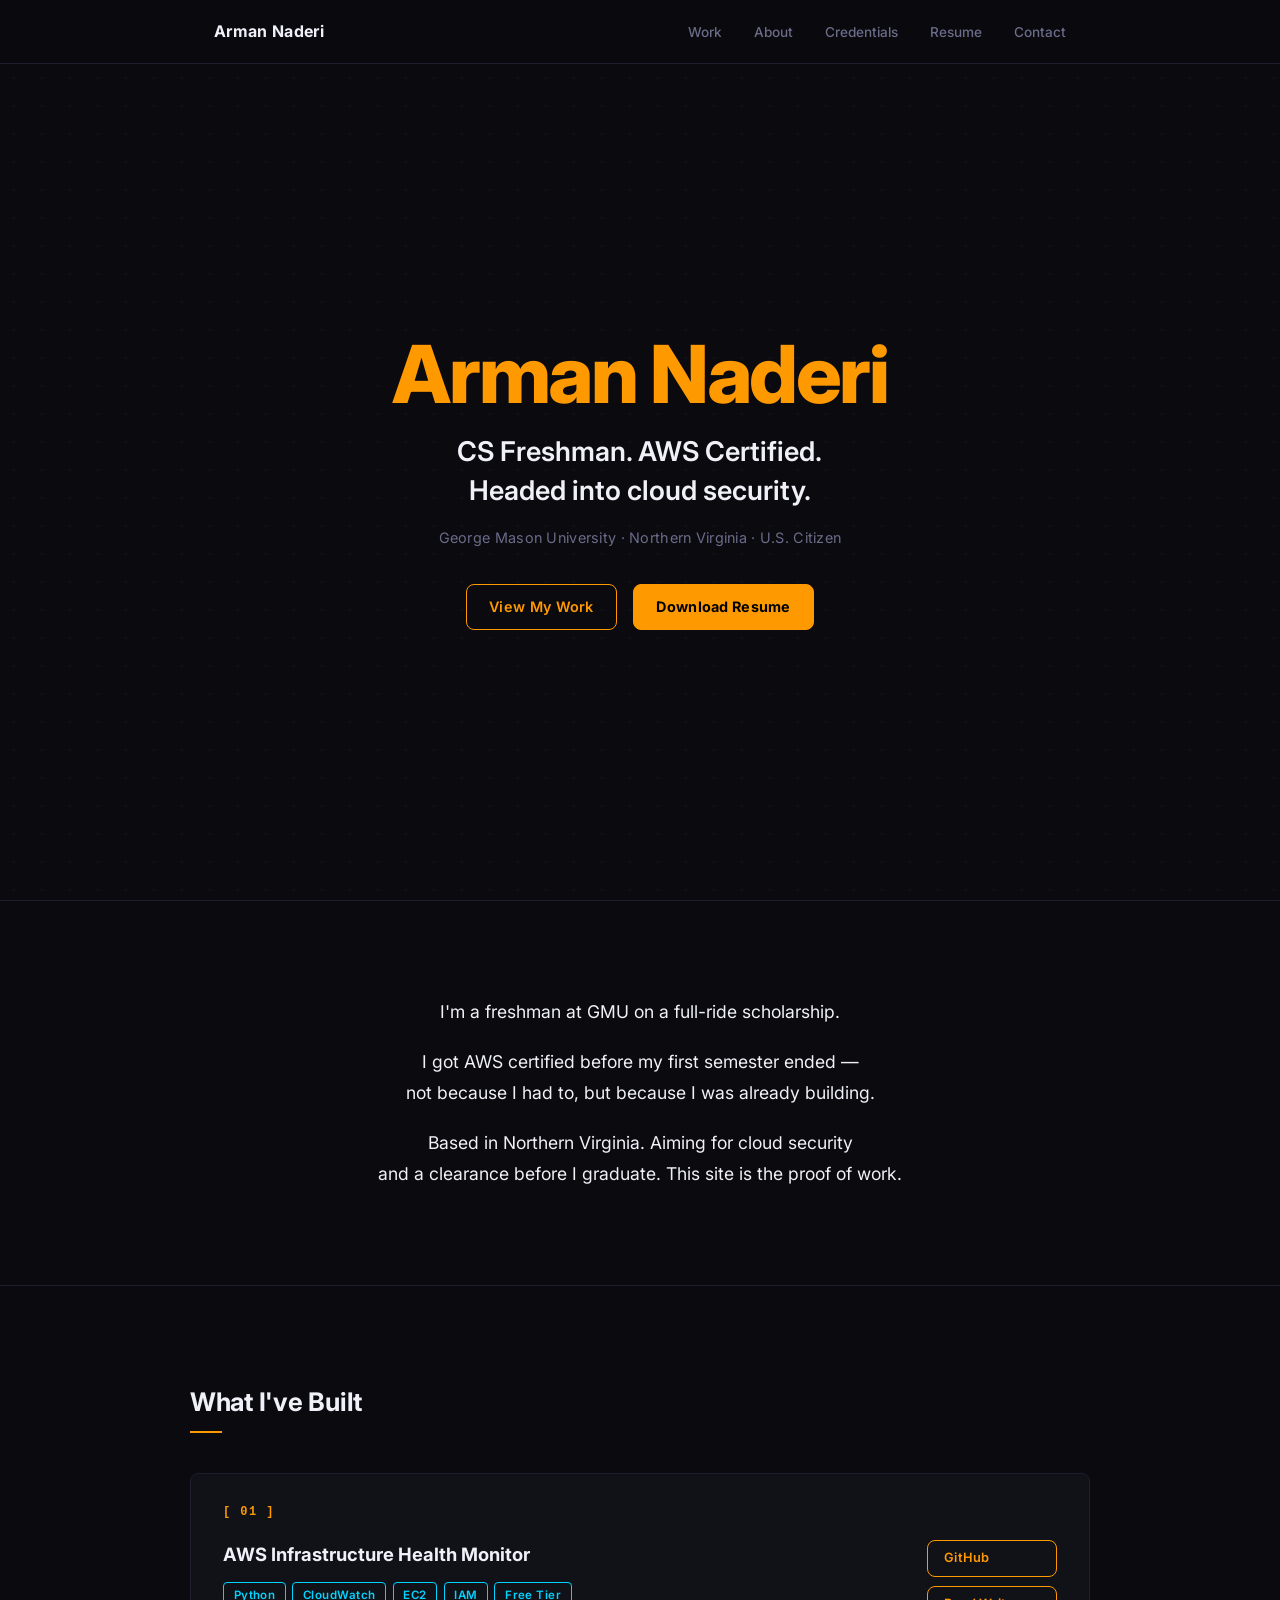
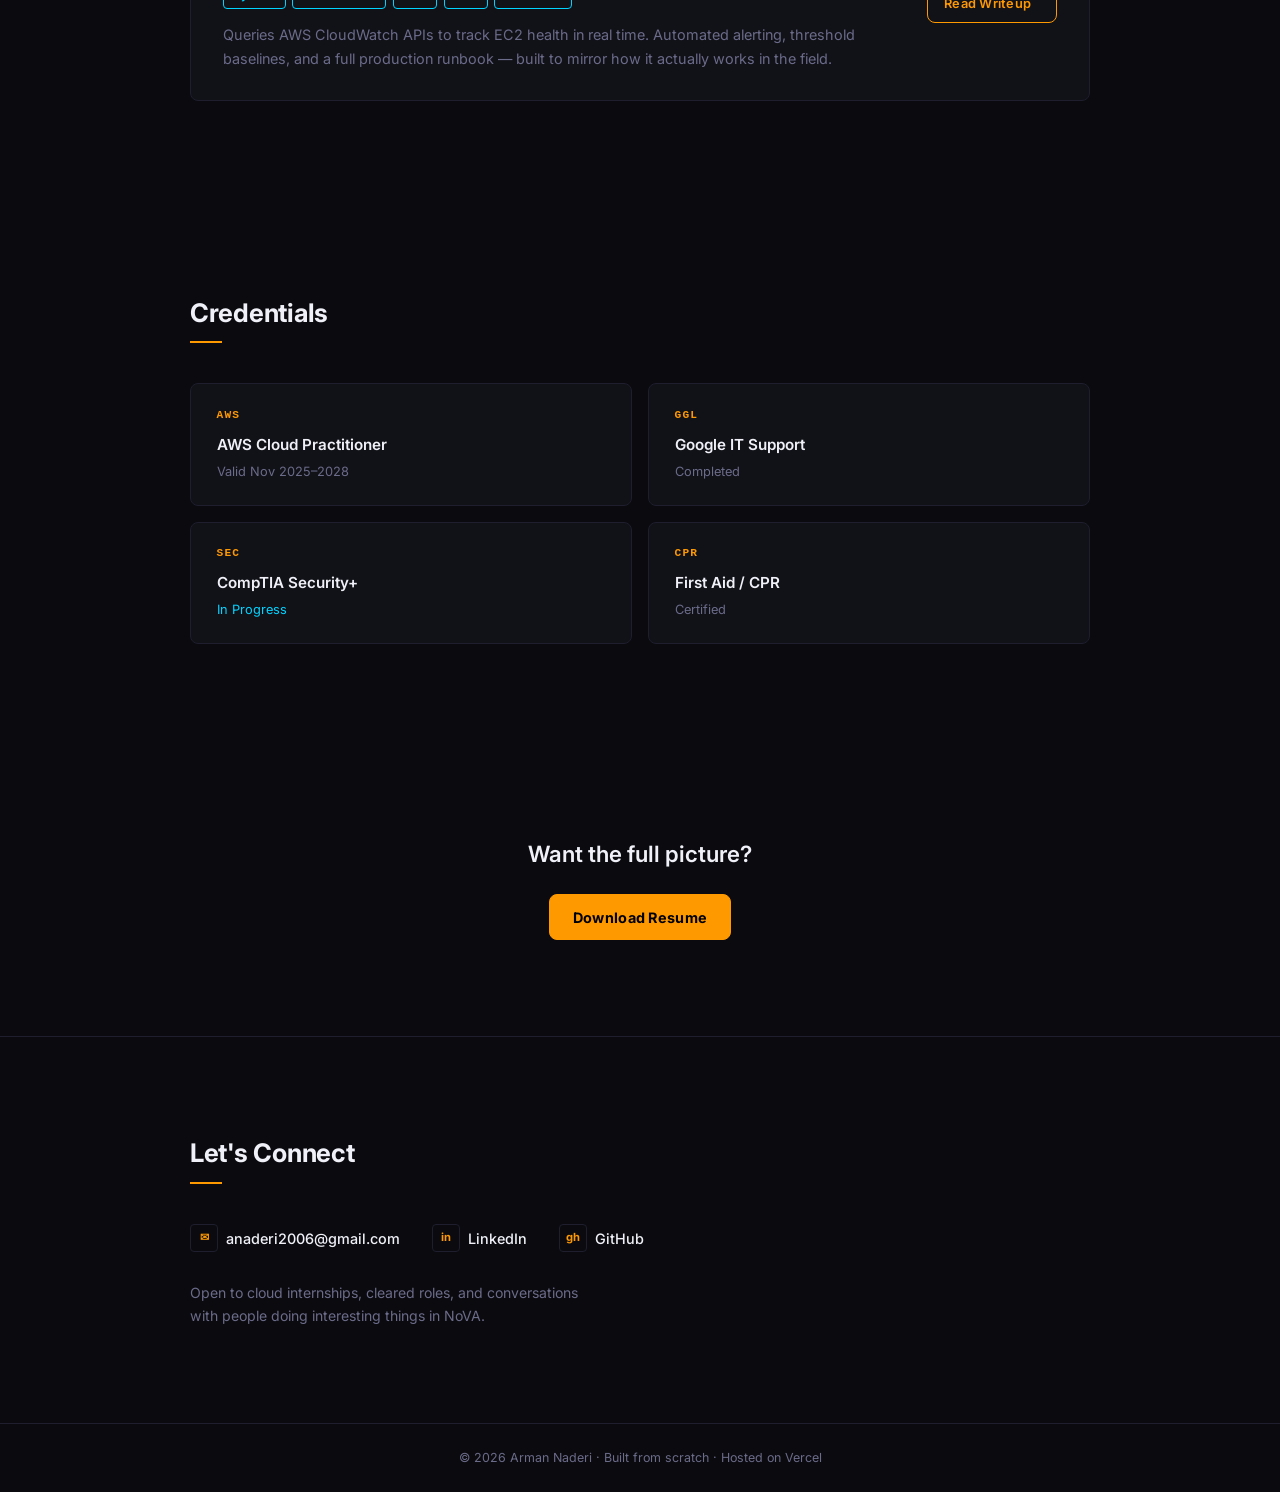
==== index.html @ 84cc22de "initial commit" ====
<!DOCTYPE html>
<html lang="en">
<head>
  <meta charset="UTF-8" />
  <meta name="viewport" content="width=device-width, initial-scale=1.0" />
  <title>Arman Naderi — Cloud Security</title>
  <meta name="description" content="CS Freshman. AWS Certified. Headed into cloud security." />
  <link rel="preconnect" href="https://fonts.googleapis.com" />
  <link rel="preconnect" href="https://fonts.gstatic.com" crossorigin />
  <link href="https://fonts.googleapis.com/css2?family=Inter:wght@400;500;600;700;800&display=swap" rel="stylesheet" />
  <link rel="stylesheet" href="style.css" />
</head>
<body>

  <!-- ==================== NAV ==================== -->
  <nav id="navbar">
    <div class="nav-inner">
      <a href="#" class="nav-logo">Arman Naderi</a>
      <ul class="nav-links">
        <li><a href="#work">Work</a></li>
        <li><a href="#about">About</a></li>
        <li><a href="#credentials">Credentials</a></li>
        <li><a href="#resume">Resume</a></li>
        <li><a href="#contact">Contact</a></li>
      </ul>
      <!-- Hamburger for mobile -->
      <button class="nav-hamburger" aria-label="Toggle menu" aria-expanded="false">
        <span></span><span></span><span></span>
      </button>
    </div>
    <!-- Mobile drawer -->
    <ul class="nav-mobile">
      <li><a href="#work">Work</a></li>
      <li><a href="#about">About</a></li>
      <li><a href="#credentials">Credentials</a></li>
      <li><a href="#resume">Resume</a></li>
      <li><a href="#contact">Contact</a></li>
    </ul>
  </nav>

  <!-- ==================== HERO ==================== -->
  <section id="hero">
    <div class="bg-grid" aria-hidden="true"></div>
    <div class="hero-content fade-in">
      <h1 class="hero-name">Arman Naderi</h1>
      <p class="hero-tagline">
        CS Freshman. AWS Certified.<br />
        Headed into cloud security.
      </p>
      <p class="hero-meta">George Mason University · Northern Virginia · U.S. Citizen</p>
      <div class="hero-buttons">
        <a href="#work" class="btn btn-outline">View My Work</a>
        <a href="./resume.pdf" class="btn btn-filled" target="_blank" rel="noopener">Download Resume</a>
      </div>
    </div>
  </section>

  <!-- ==================== ABOUT ==================== -->
  <section id="about">
    <div class="section-inner">
      <div class="about-text reveal">
        <p>I'm a freshman at GMU on a full-ride scholarship.</p>
        <p>
          I got AWS certified before my first semester ended —<br />
          not because I had to, but because I was already building.
        </p>
        <p>
          Based in Northern Virginia. Aiming for cloud security<br />
          and a clearance before I graduate. This site is the proof of work.
        </p>
      </div>
    </div>
  </section>

  <!-- ==================== PROJECTS ==================== -->
  <section id="work">
    <div class="section-inner">
      <h2 class="section-heading reveal">What I've Built</h2>

      <!-- ==================== PROJECT CARD ==================== -->
      <!-- ADD NEW PROJECT CARD HERE — copy the block below -->
      <div class="project-card reveal">
        <div class="card-number">[ 01 ]</div>
        <div class="card-body">
          <div class="card-left">
            <h3 class="card-title">AWS Infrastructure Health Monitor</h3>
            <div class="badge-row">
              <span class="badge">Python</span>
              <span class="badge">CloudWatch</span>
              <span class="badge">EC2</span>
              <span class="badge">IAM</span>
              <span class="badge">Free Tier</span>
            </div>
            <p class="card-desc">
              Queries AWS CloudWatch APIs to track EC2 health in real time.
              Automated alerting, threshold baselines, and a full production
              runbook — built to mirror how it actually works in the field.
            </p>
          </div>
          <div class="card-right">
            <a href="#" class="btn btn-outline btn-sm" target="_blank" rel="noopener">GitHub</a>
            <a href="#" class="btn btn-outline btn-sm" target="_blank" rel="noopener">Read Writeup</a>
          </div>
        </div>
      </div>
      <!-- END PROJECT CARD -->

    </div>
  </section>

  <!-- ==================== CREDENTIALS ==================== -->
  <section id="credentials">
    <div class="section-inner">
      <h2 class="section-heading reveal">Credentials</h2>
      <div class="creds-grid">

        <!-- Credential card — reusable -->
        <div class="cred-card reveal">
          <div class="cred-icon">AWS</div>
          <div class="cred-name">AWS Cloud Practitioner</div>
          <div class="cred-status">Valid Nov 2025–2028</div>
        </div>

        <div class="cred-card reveal">
          <div class="cred-icon">GGL</div>
          <div class="cred-name">Google IT Support</div>
          <div class="cred-status">Completed</div>
        </div>

        <div class="cred-card reveal">
          <div class="cred-icon">SEC</div>
          <div class="cred-name">CompTIA Security+</div>
          <div class="cred-status cred-inprogress">In Progress</div>
        </div>

        <div class="cred-card reveal">
          <div class="cred-icon">CPR</div>
          <div class="cred-name">First Aid / CPR</div>
          <div class="cred-status">Certified</div>
        </div>

      </div>
    </div>
  </section>

  <!-- ==================== RESUME ==================== -->
  <section id="resume">
    <div class="section-inner resume-section reveal">
      <p class="resume-prompt">Want the full picture?</p>
      <a href="./resume.pdf" class="btn btn-filled" target="_blank" rel="noopener">Download Resume</a>
    </div>
  </section>

  <!-- ==================== CONTACT ==================== -->
  <section id="contact">
    <div class="section-inner">
      <h2 class="section-heading reveal">Let's Connect</h2>
      <div class="contact-links reveal">
        <a href="mailto:anaderi2006@gmail.com" class="contact-item">
          <span class="contact-icon">✉</span>
          anaderi2006@gmail.com
        </a>
        <a href="#" class="contact-item" target="_blank" rel="noopener">
          <span class="contact-icon">in</span>
          LinkedIn
        </a>
        <a href="#" class="contact-item" target="_blank" rel="noopener">
          <span class="contact-icon">gh</span>
          GitHub
        </a>
      </div>
      <p class="contact-note reveal">
        Open to cloud internships, cleared roles, and conversations<br />
        with people doing interesting things in NoVA.
      </p>
    </div>
  </section>

  <!-- ==================== FOOTER ==================== -->
  <footer>
    <p>© 2026 Arman Naderi · Built from scratch · Hosted on Vercel</p>
  </footer>

  <script src="script.js"></script>
</body>
</html>
---- style.css ----
/* ============================================================
   TOKENS
   ============================================================ */
:root {
  --bg:         #0a0a0f;
  --bg-card:    #111118;
  --border:     #1e1e2e;
  --orange:     #FF9900;
  --blue:       #00d4ff;
  --white:      #f0f0f8;
  --muted:      #6b6b8a;
  --font:       'Inter', sans-serif;
  --nav-h:      64px;
  --section-w:  900px;
  --radius:     8px;
  --trans:      200ms ease;
}

/* ============================================================
   RESET / BASE
   ============================================================ */
*, *::before, *::after { box-sizing: border-box; margin: 0; padding: 0; }

html { scroll-behavior: smooth; }

body {
  background: var(--bg);
  color: var(--white);
  font-family: var(--font);
  font-size: 16px;
  line-height: 1.6;
  -webkit-font-smoothing: antialiased;
}

a { color: inherit; text-decoration: none; }
ul { list-style: none; }

/* ============================================================
   SCROLL REVEAL — elements start invisible, JS adds .visible
   ============================================================ */
.fade-in {
  opacity: 0;
  transform: translateY(12px);
  transition: opacity 300ms ease, transform 300ms ease;
}
.fade-in.visible {
  opacity: 1;
  transform: translateY(0);
}

.reveal {
  opacity: 0;
  transform: translateY(18px);
  transition: opacity 300ms ease, transform 300ms ease;
}
.reveal.visible {
  opacity: 1;
  transform: translateY(0);
}

/* ============================================================
   BUTTONS
   ============================================================ */
.btn {
  display: inline-block;
  padding: 0.65rem 1.4rem;
  border-radius: var(--radius);
  font-size: 0.9rem;
  font-weight: 600;
  letter-spacing: 0.02em;
  cursor: pointer;
  transition: background var(--trans), color var(--trans), border-color var(--trans), box-shadow var(--trans);
}

.btn-outline {
  border: 1px solid var(--orange);
  color: var(--orange);
  background: transparent;
}
.btn-outline:hover {
  background: var(--orange);
  color: #000;
}

.btn-filled {
  background: var(--orange);
  color: #000;
  border: 1px solid var(--orange);
  font-weight: 700;
}
.btn-filled:hover {
  background: #e08800;
  border-color: #e08800;
}

.btn-sm {
  padding: 0.45rem 1rem;
  font-size: 0.8rem;
}

/* ============================================================
   NAV
   ============================================================ */
#navbar {
  position: sticky;
  top: 0;
  z-index: 100;
  background: rgba(10, 10, 15, 0.9);
  backdrop-filter: blur(12px);
  -webkit-backdrop-filter: blur(12px);
  border-bottom: 1px solid var(--border);
  height: var(--nav-h);
}

.nav-inner {
  max-width: var(--section-w);
  margin: 0 auto;
  padding: 0 1.5rem;
  height: 100%;
  display: flex;
  align-items: center;
  justify-content: space-between;
}

.nav-logo {
  font-size: 1rem;
  font-weight: 700;
  color: var(--white);
  letter-spacing: 0.02em;
}
.nav-logo:hover { color: var(--orange); transition: color var(--trans); }

.nav-links {
  display: flex;
  gap: 2rem;
}
.nav-links a {
  font-size: 0.85rem;
  font-weight: 500;
  color: var(--muted);
  transition: color var(--trans);
}
.nav-links a:hover,
.nav-links a.active { color: var(--white); }

/* Hamburger — hidden on desktop */
.nav-hamburger {
  display: none;
  flex-direction: column;
  gap: 5px;
  background: none;
  border: none;
  cursor: pointer;
  padding: 4px;
}
.nav-hamburger span {
  display: block;
  width: 22px;
  height: 2px;
  background: var(--white);
  border-radius: 2px;
  transition: transform var(--trans), opacity var(--trans);
}

/* Mobile drawer */
.nav-mobile {
  display: none;
  flex-direction: column;
  background: var(--bg-card);
  border-top: 1px solid var(--border);
  padding: 1rem 1.5rem;
  gap: 0.25rem;
}
.nav-mobile a {
  display: block;
  padding: 0.6rem 0;
  font-size: 0.95rem;
  color: var(--muted);
  border-bottom: 1px solid var(--border);
  transition: color var(--trans);
}
.nav-mobile a:hover { color: var(--white); }
.nav-mobile.open { display: flex; }

/* Hamburger open state */
.nav-hamburger.open span:nth-child(1) { transform: translateY(7px) rotate(45deg); }
.nav-hamburger.open span:nth-child(2) { opacity: 0; }
.nav-hamburger.open span:nth-child(3) { transform: translateY(-7px) rotate(-45deg); }

/* ============================================================
   SECTION SHARED
   ============================================================ */
section {
  padding: 6rem 1.5rem;
}

.section-inner {
  max-width: var(--section-w);
  margin: 0 auto;
}

.section-heading {
  font-size: 1.6rem;
  font-weight: 700;
  color: var(--white);
  margin-bottom: 2.5rem;
  letter-spacing: -0.01em;
}
.section-heading::after {
  content: '';
  display: block;
  width: 32px;
  height: 2px;
  background: var(--orange);
  margin-top: 0.5rem;
}

/* ============================================================
   HERO
   ============================================================ */
#hero {
  position: relative;
  min-height: calc(100vh - var(--nav-h));
  display: flex;
  align-items: center;
  justify-content: center;
  text-align: center;
  padding: 4rem 1.5rem;
  overflow: hidden;
}

/* Dot-grid background texture */
.bg-grid {
  position: absolute;
  inset: 0;
  background-image: radial-gradient(circle, #1a1a2e 1px, transparent 1px);
  background-size: 28px 28px;
  opacity: 0.45;
  pointer-events: none;
}

.hero-content {
  position: relative;
  z-index: 1;
  max-width: 680px;
}

.hero-name {
  font-size: clamp(2.8rem, 8vw, 5rem);
  font-weight: 800;
  color: var(--orange);
  letter-spacing: -0.03em;
  line-height: 1;
  margin-bottom: 1.2rem;
}

.hero-tagline {
  font-size: clamp(1.2rem, 3.5vw, 1.7rem);
  font-weight: 600;
  color: var(--white);
  line-height: 1.4;
  margin-bottom: 1rem;
}

.hero-meta {
  font-size: 0.9rem;
  color: var(--muted);
  margin-bottom: 2.2rem;
  letter-spacing: 0.02em;
}

.hero-buttons {
  display: flex;
  gap: 1rem;
  justify-content: center;
  flex-wrap: wrap;
}

/* ============================================================
   ABOUT
   ============================================================ */
#about {
  border-top: 1px solid var(--border);
  border-bottom: 1px solid var(--border);
}

.about-text {
  max-width: 580px;
  margin: 0 auto;
  text-align: center;
}
.about-text p {
  font-size: 1.1rem;
  color: var(--white);
  margin-bottom: 1.2rem;
  line-height: 1.75;
}
.about-text p:last-child { margin-bottom: 0; }

/* ============================================================
   PROJECTS
   ============================================================ */
.project-card {
  background: var(--bg-card);
  border: 1px solid var(--border);
  border-radius: var(--radius);
  padding: 1.8rem 2rem;
  position: relative;
  transition: box-shadow var(--trans), border-color var(--trans);
}
.project-card:hover {
  border-color: var(--orange);
  box-shadow: 0 0 24px rgba(255, 153, 0, 0.1);
}

.card-number {
  font-size: 0.75rem;
  font-weight: 600;
  color: var(--orange);
  letter-spacing: 0.12em;
  margin-bottom: 1.1rem;
  font-family: 'Courier New', monospace;
}

.card-body {
  display: flex;
  gap: 2rem;
  align-items: flex-start;
}

.card-left { flex: 1; }

.card-title {
  font-size: 1.15rem;
  font-weight: 700;
  color: var(--white);
  margin-bottom: 0.8rem;
}

.badge-row {
  display: flex;
  flex-wrap: wrap;
  gap: 0.4rem;
  margin-bottom: 0.9rem;
}

.badge {
  font-size: 0.72rem;
  font-weight: 600;
  padding: 0.2rem 0.6rem;
  border-radius: 4px;
  border: 1px solid var(--blue);
  color: var(--blue);
  letter-spacing: 0.04em;
}

.card-desc {
  font-size: 0.9rem;
  color: var(--muted);
  line-height: 1.65;
}

.card-right {
  display: flex;
  flex-direction: column;
  gap: 0.6rem;
  flex-shrink: 0;
  min-width: 130px;
}

/* ============================================================
   CREDENTIALS
   ============================================================ */
.creds-grid {
  display: grid;
  grid-template-columns: 1fr 1fr;
  gap: 1rem;
}

.cred-card {
  background: var(--bg-card);
  border: 1px solid var(--border);
  border-radius: var(--radius);
  padding: 1.4rem 1.6rem;
  transition: border-color var(--trans), box-shadow var(--trans);
}
.cred-card:hover {
  border-color: var(--orange);
  box-shadow: 0 0 16px rgba(255, 153, 0, 0.08);
}

.cred-icon {
  font-size: 0.7rem;
  font-weight: 700;
  letter-spacing: 0.1em;
  color: var(--orange);
  font-family: 'Courier New', monospace;
  margin-bottom: 0.5rem;
}

.cred-name {
  font-size: 0.95rem;
  font-weight: 600;
  color: var(--white);
  margin-bottom: 0.3rem;
}

.cred-status {
  font-size: 0.8rem;
  color: var(--muted);
}
.cred-inprogress {
  color: var(--blue);
}

/* ============================================================
   RESUME
   ============================================================ */
.resume-section {
  text-align: center;
  display: flex;
  flex-direction: column;
  align-items: center;
  gap: 1.4rem;
}

.resume-prompt {
  font-size: 1.4rem;
  font-weight: 600;
  color: var(--white);
}

/* ============================================================
   CONTACT
   ============================================================ */
#contact { border-top: 1px solid var(--border); }

.contact-links {
  display: flex;
  gap: 2rem;
  flex-wrap: wrap;
  margin-bottom: 1.8rem;
}

.contact-item {
  display: flex;
  align-items: center;
  gap: 0.5rem;
  font-size: 0.9rem;
  font-weight: 500;
  color: var(--white);
  transition: color var(--trans);
}
.contact-item:hover { color: var(--orange); }

.contact-icon {
  display: inline-flex;
  align-items: center;
  justify-content: center;
  width: 28px;
  height: 28px;
  border: 1px solid var(--border);
  border-radius: 4px;
  font-size: 0.7rem;
  font-weight: 700;
  color: var(--orange);
  flex-shrink: 0;
}

.contact-note {
  font-size: 0.88rem;
  color: var(--muted);
  line-height: 1.65;
}

/* ============================================================
   FOOTER
   ============================================================ */
footer {
  border-top: 1px solid var(--border);
  padding: 1.5rem;
  text-align: center;
  font-size: 0.78rem;
  color: var(--muted);
}

/* ============================================================
   RESPONSIVE — TABLET
   ============================================================ */
@media (max-width: 700px) {
  .nav-links { display: none; }
  .nav-hamburger { display: flex; }

  #navbar { height: auto; min-height: var(--nav-h); }
  .nav-inner { height: var(--nav-h); }

  .card-body {
    flex-direction: column;
    gap: 1.2rem;
  }
  .card-right {
    flex-direction: row;
    min-width: unset;
  }

  .creds-grid { grid-template-columns: 1fr; }

  .contact-links {
    flex-direction: column;
    gap: 1rem;
  }

  section { padding: 4rem 1.25rem; }
}

/* ============================================================
   RESPONSIVE — MOBILE
   ============================================================ */
@media (max-width: 420px) {
  .hero-buttons { flex-direction: column; align-items: center; }
  .hero-buttons .btn { width: 100%; max-width: 240px; text-align: center; }
}
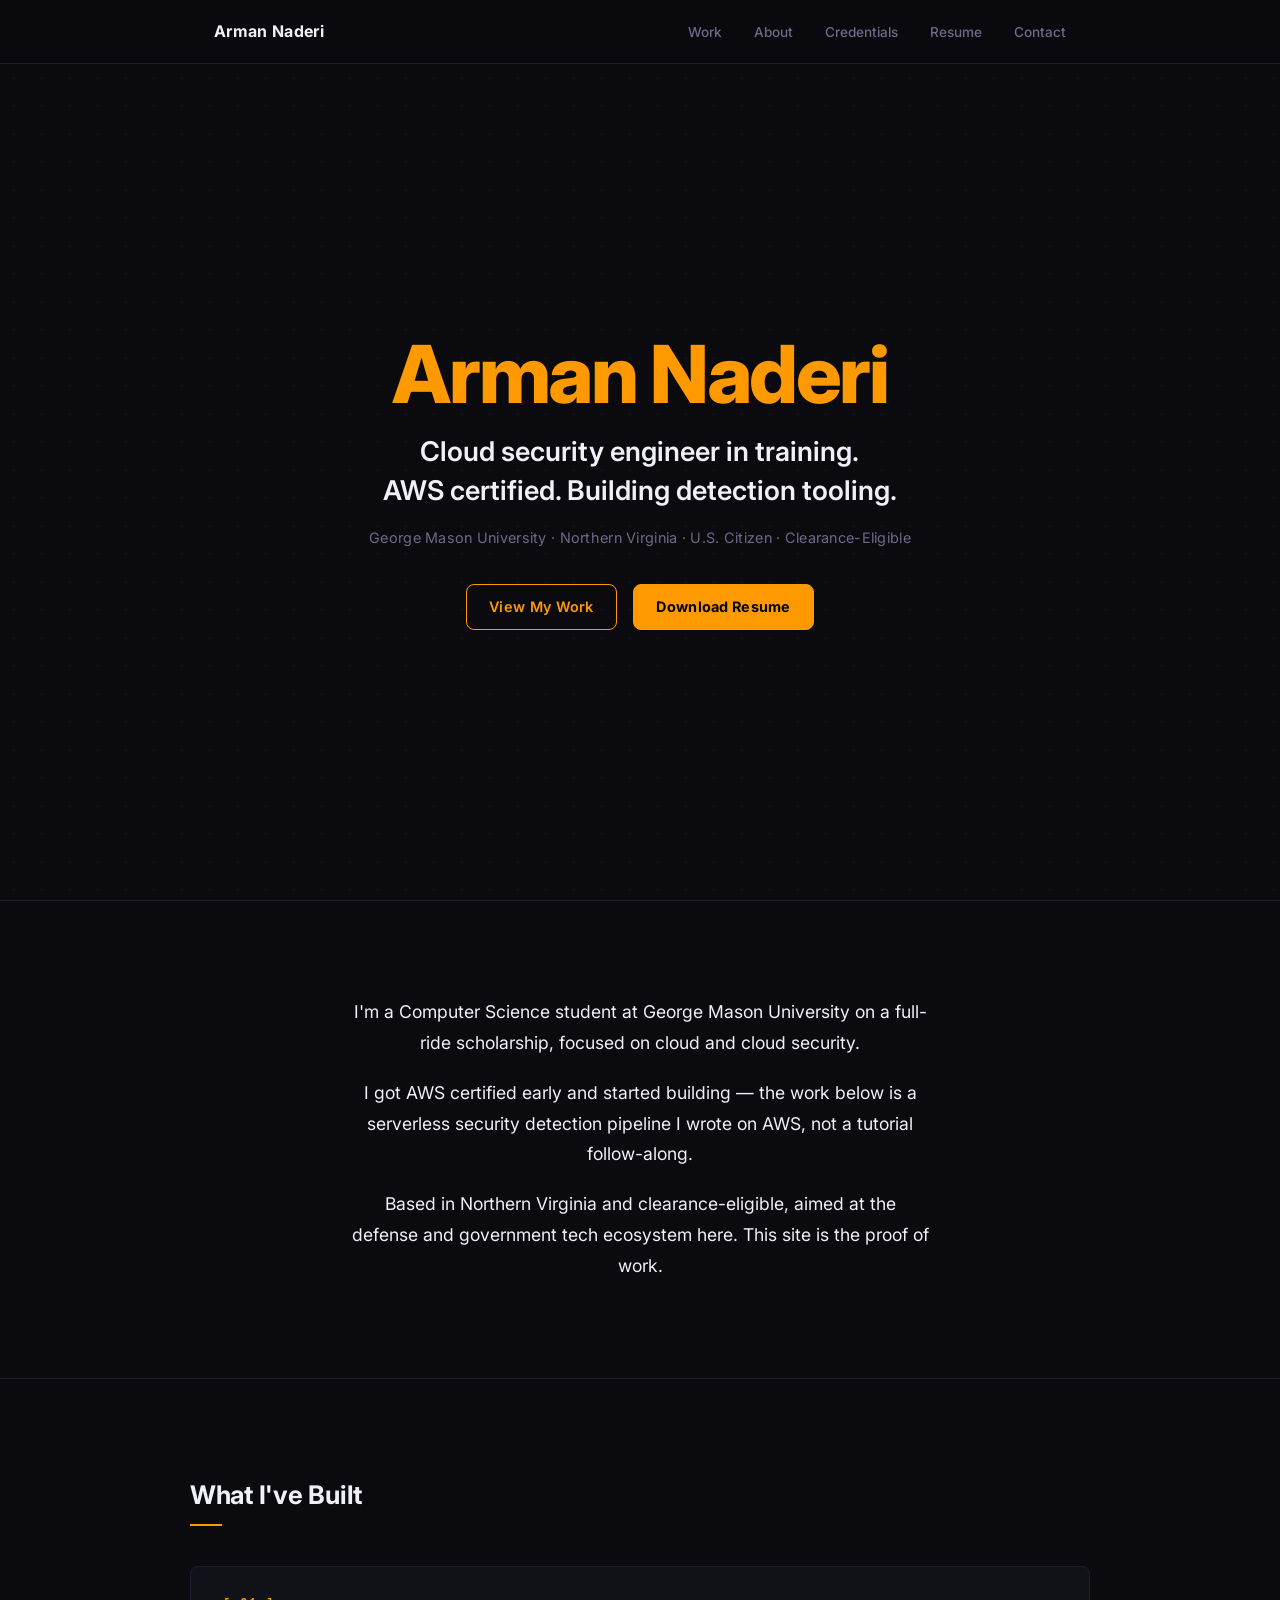
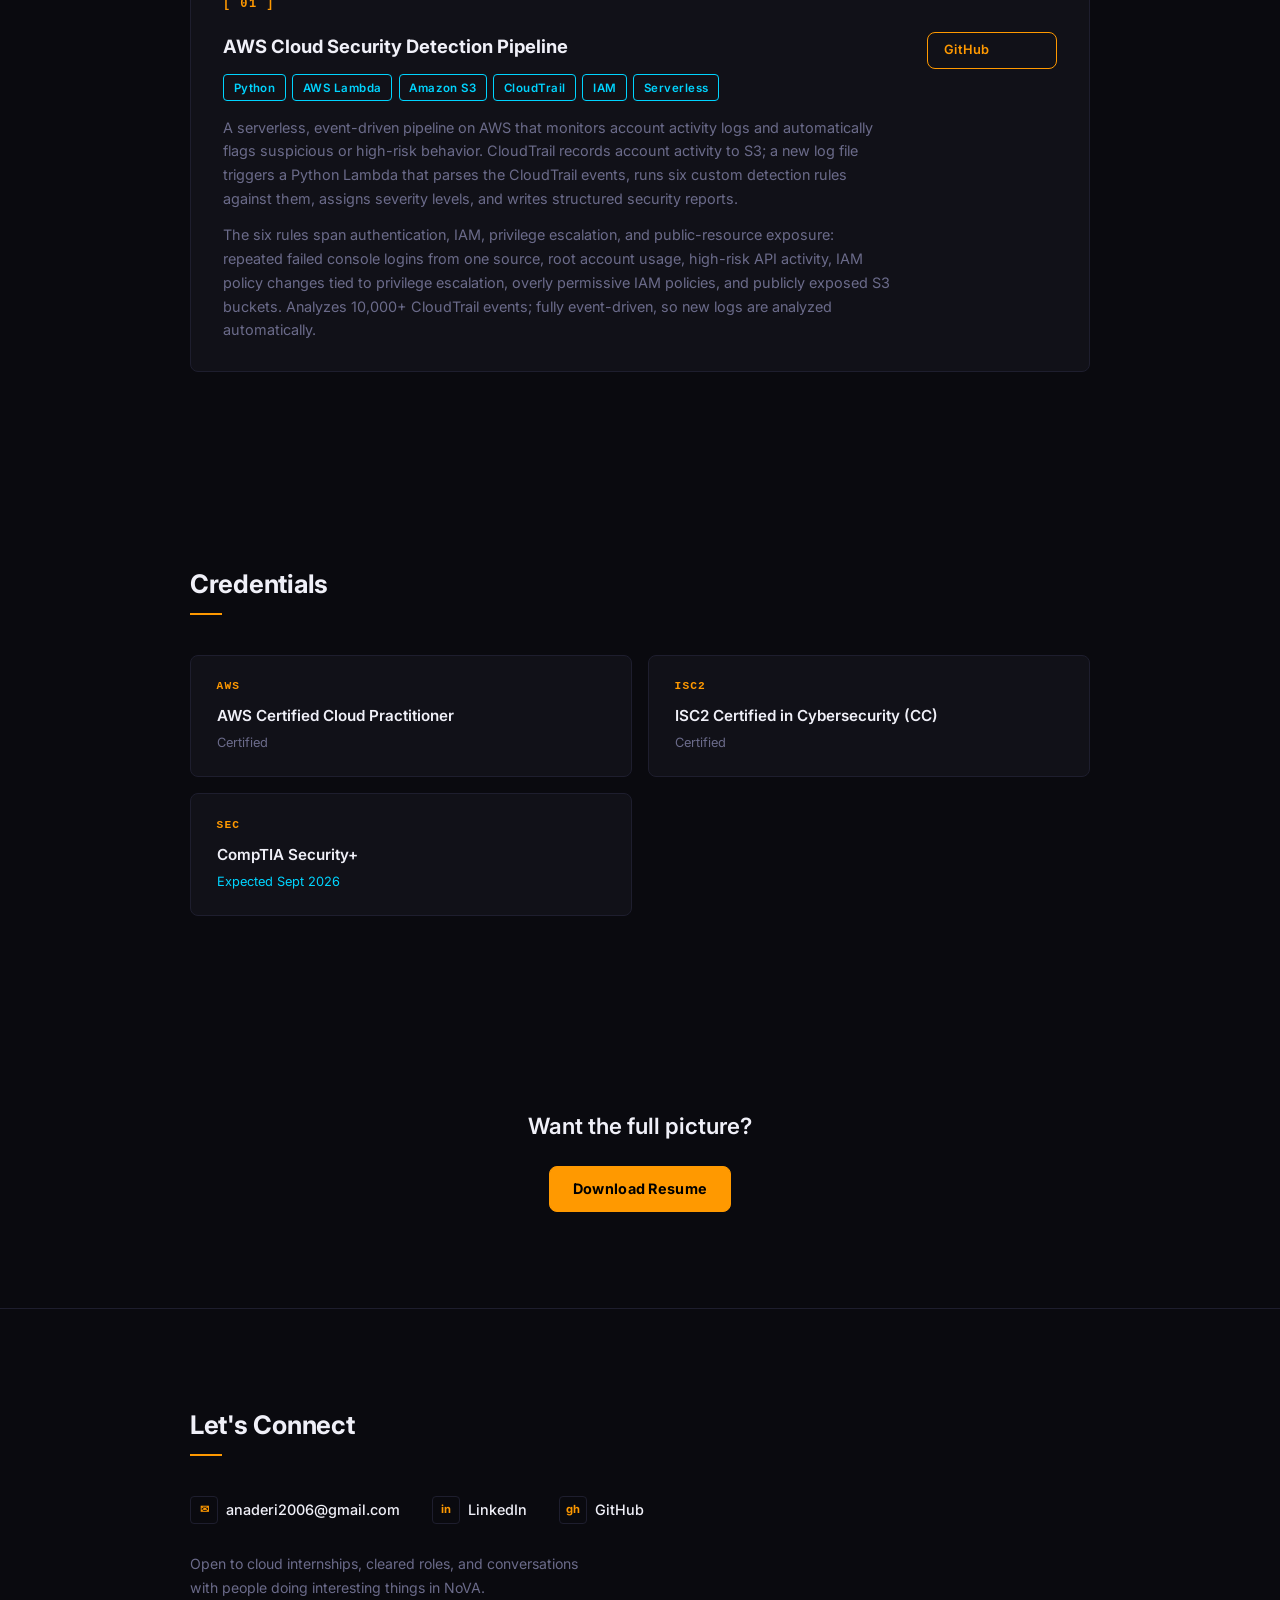
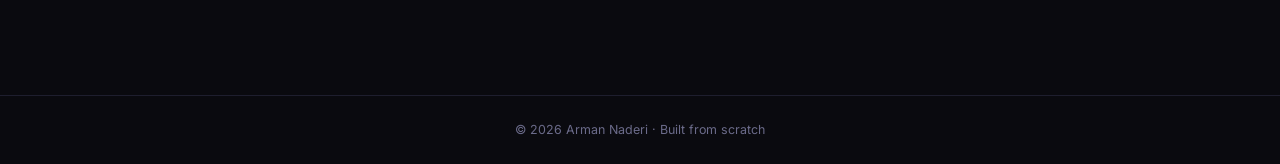
==== commit ae3e8b5c: "Revise index.html with updated content and credentials Updated personal information and project desc" ====
--- a/index.html
+++ b/index.html
@@ -4,7 +4,7 @@
   <meta charset="UTF-8" />
   <meta name="viewport" content="width=device-width, initial-scale=1.0" />
   <title>Arman Naderi — Cloud Security</title>
-  <meta name="description" content="CS Freshman. AWS Certified. Headed into cloud security." />
+  <meta name="description" content="CS student at George Mason University. AWS certified. Building cloud security detection tooling for the Northern Virginia defense sector." />
   <link rel="preconnect" href="https://fonts.googleapis.com" />
   <link rel="preconnect" href="https://fonts.gstatic.com" crossorigin />
   <link href="https://fonts.googleapis.com/css2?family=Inter:wght@400;500;600;700;800&display=swap" rel="stylesheet" />
@@ -44,10 +44,10 @@
     <div class="hero-content fade-in">
       <h1 class="hero-name">Arman Naderi</h1>
       <p class="hero-tagline">
-        CS Freshman. AWS Certified.<br />
-        Headed into cloud security.
+        Cloud security engineer in training.<br />
+        AWS certified. Building detection tooling.
       </p>
-      <p class="hero-meta">George Mason University · Northern Virginia · U.S. Citizen</p>
+      <p class="hero-meta">George Mason University · Northern Virginia · U.S. Citizen · Clearance-Eligible</p>
       <div class="hero-buttons">
         <a href="#work" class="btn btn-outline">View My Work</a>
         <a href="./resume.pdf" class="btn btn-filled" target="_blank" rel="noopener">Download Resume</a>
@@ -59,14 +59,18 @@
   <section id="about">
     <div class="section-inner">
       <div class="about-text reveal">
-        <p>I'm a freshman at GMU on a full-ride scholarship.</p>
         <p>
-          I got AWS certified before my first semester ended —<br />
-          not because I had to, but because I was already building.
+          I'm a Computer Science student at George Mason University
+          on a full-ride scholarship, focused on cloud and cloud security.
         </p>
         <p>
-          Based in Northern Virginia. Aiming for cloud security<br />
-          and a clearance before I graduate. This site is the proof of work.
+          I got AWS certified early and started building — the work below
+          is a serverless security detection pipeline I wrote on AWS, not a
+          tutorial follow-along.
+        </p>
+        <p>
+          Based in Northern Virginia and clearance-eligible, aimed at the
+          defense and government tech ecosystem here. This site is the proof of work.
         </p>
       </div>
     </div>
@@ -78,28 +82,38 @@
       <h2 class="section-heading reveal">What I've Built</h2>
 
       <!-- ==================== PROJECT CARD ==================== -->
-      <!-- ADD NEW PROJECT CARD HERE — copy the block below -->
       <div class="project-card reveal">
         <div class="card-number">[ 01 ]</div>
         <div class="card-body">
           <div class="card-left">
-            <h3 class="card-title">AWS Infrastructure Health Monitor</h3>
+            <h3 class="card-title">AWS Cloud Security Detection Pipeline</h3>
             <div class="badge-row">
               <span class="badge">Python</span>
-              <span class="badge">CloudWatch</span>
-              <span class="badge">EC2</span>
+              <span class="badge">AWS Lambda</span>
+              <span class="badge">Amazon S3</span>
+              <span class="badge">CloudTrail</span>
               <span class="badge">IAM</span>
-              <span class="badge">Free Tier</span>
+              <span class="badge">Serverless</span>
             </div>
             <p class="card-desc">
-              Queries AWS CloudWatch APIs to track EC2 health in real time.
-              Automated alerting, threshold baselines, and a full production
-              runbook — built to mirror how it actually works in the field.
+              A serverless, event-driven pipeline on AWS that monitors account
+              activity logs and automatically flags suspicious or high-risk behavior.
+              CloudTrail records account activity to S3; a new log file triggers a
+              Python Lambda that parses the CloudTrail events, runs six custom
+              detection rules against them, assigns severity levels, and writes
+              structured security reports.
+            </p>
+            <p class="card-desc" style="margin-top:0.8rem;">
+              The six rules span authentication, IAM, privilege escalation, and
+              public-resource exposure: repeated failed console logins from one source,
+              root account usage, high-risk API activity, IAM policy changes tied to
+              privilege escalation, overly permissive IAM policies, and publicly
+              exposed S3 buckets. Analyzes 10,000+ CloudTrail events; fully event-driven,
+              so new logs are analyzed automatically.
             </p>
           </div>
           <div class="card-right">
             <a href="#" class="btn btn-outline btn-sm" target="_blank" rel="noopener">GitHub</a>
-            <a href="#" class="btn btn-outline btn-sm" target="_blank" rel="noopener">Read Writeup</a>
           </div>
         </div>
       </div>
@@ -114,29 +128,22 @@
       <h2 class="section-heading reveal">Credentials</h2>
       <div class="creds-grid">
 
-        <!-- Credential card — reusable -->
         <div class="cred-card reveal">
           <div class="cred-icon">AWS</div>
-          <div class="cred-name">AWS Cloud Practitioner</div>
-          <div class="cred-status">Valid Nov 2025–2028</div>
+          <div class="cred-name">AWS Certified Cloud Practitioner</div>
+          <div class="cred-status">Certified</div>
         </div>
 
         <div class="cred-card reveal">
-          <div class="cred-icon">GGL</div>
-          <div class="cred-name">Google IT Support</div>
-          <div class="cred-status">Completed</div>
+          <div class="cred-icon">ISC2</div>
+          <div class="cred-name">ISC2 Certified in Cybersecurity (CC)</div>
+          <div class="cred-status">Certified</div>
         </div>
 
         <div class="cred-card reveal">
           <div class="cred-icon">SEC</div>
           <div class="cred-name">CompTIA Security+</div>
-          <div class="cred-status cred-inprogress">In Progress</div>
-        </div>
-
-        <div class="cred-card reveal">
-          <div class="cred-icon">CPR</div>
-          <div class="cred-name">First Aid / CPR</div>
-          <div class="cred-status">Certified</div>
+          <div class="cred-status cred-inprogress">Expected Sept 2026</div>
         </div>
 
       </div>
@@ -160,7 +167,7 @@
           <span class="contact-icon">✉</span>
           anaderi2006@gmail.com
         </a>
-        <a href="#" class="contact-item" target="_blank" rel="noopener">
+        <a href="https://www.linkedin.com/in/arman-naderi123/" class="contact-item" target="_blank" rel="noopener">
           <span class="contact-icon">in</span>
           LinkedIn
         </a>
@@ -178,7 +185,7 @@
 
   <!-- ==================== FOOTER ==================== -->
   <footer>
-    <p>© 2026 Arman Naderi · Built from scratch · Hosted on Vercel</p>
+    <p>© 2026 Arman Naderi · Built from scratch</p>
   </footer>
 
   <script src="script.js"></script>
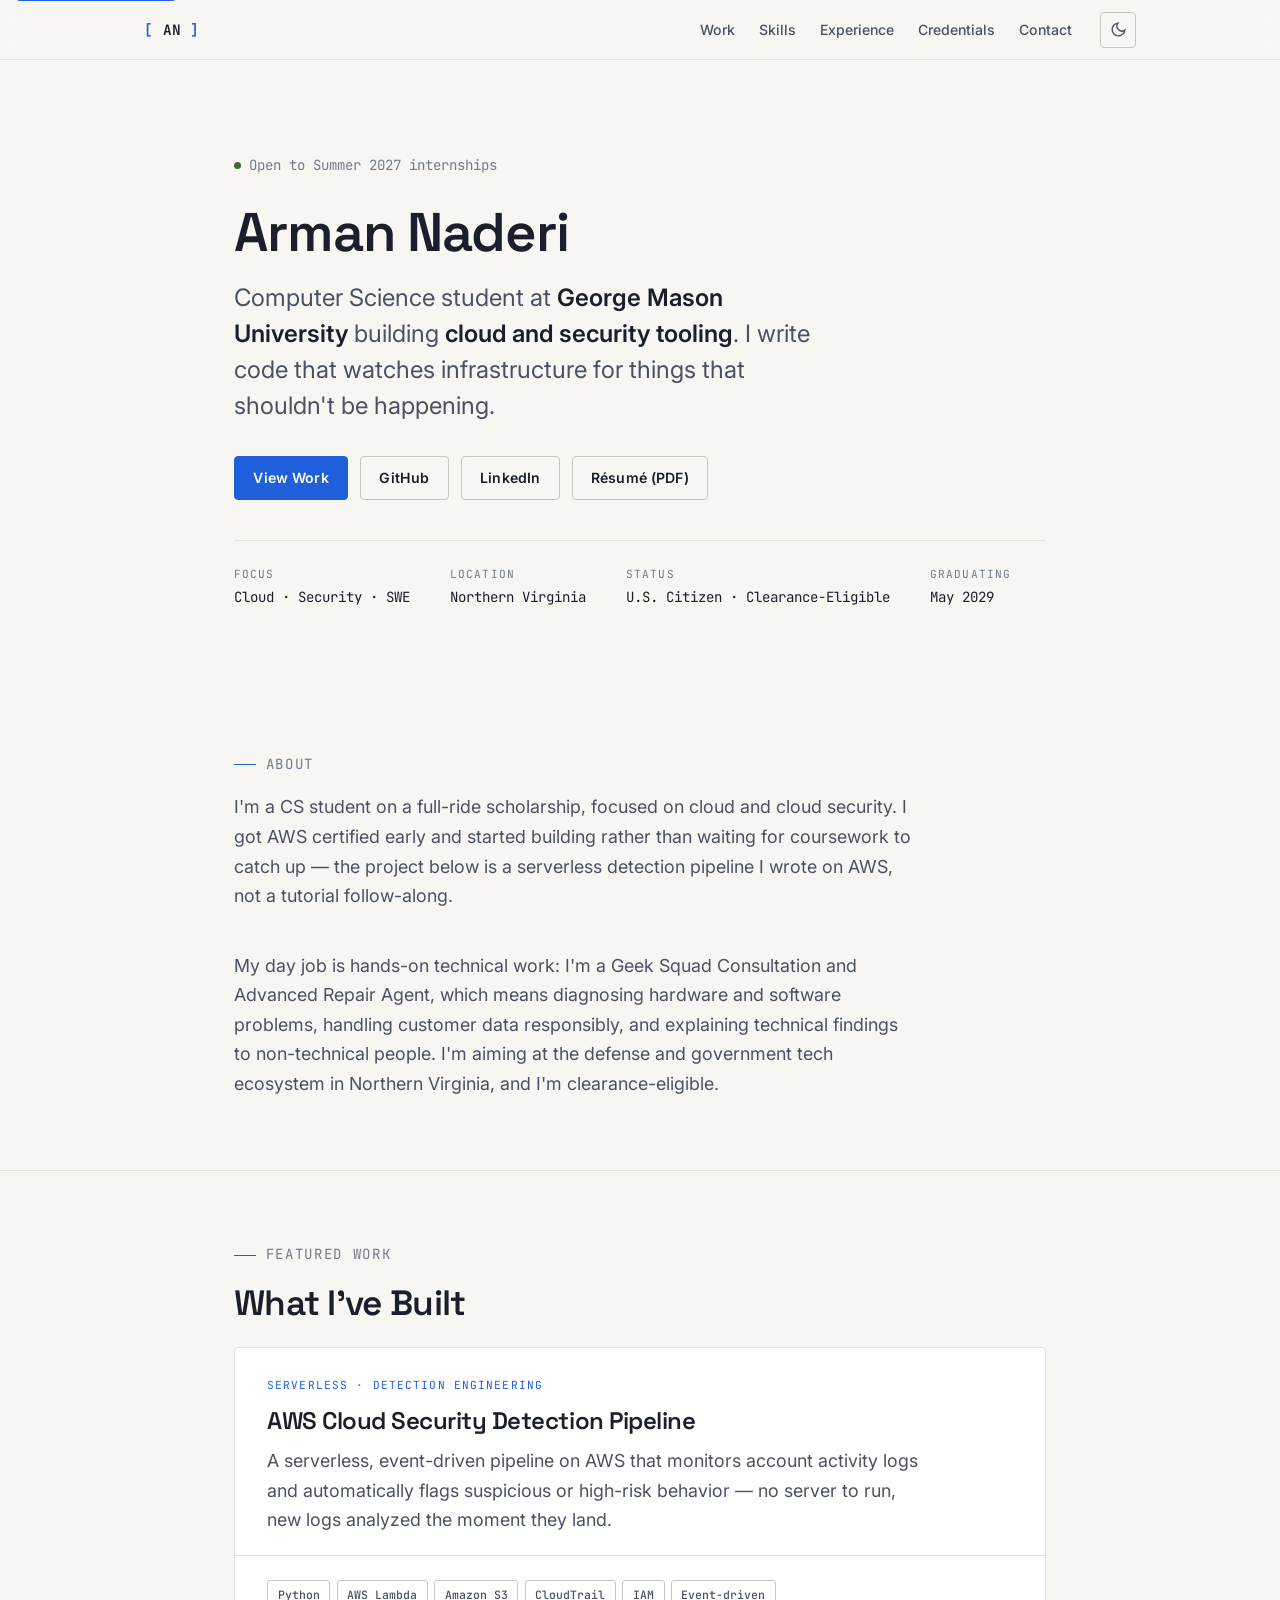
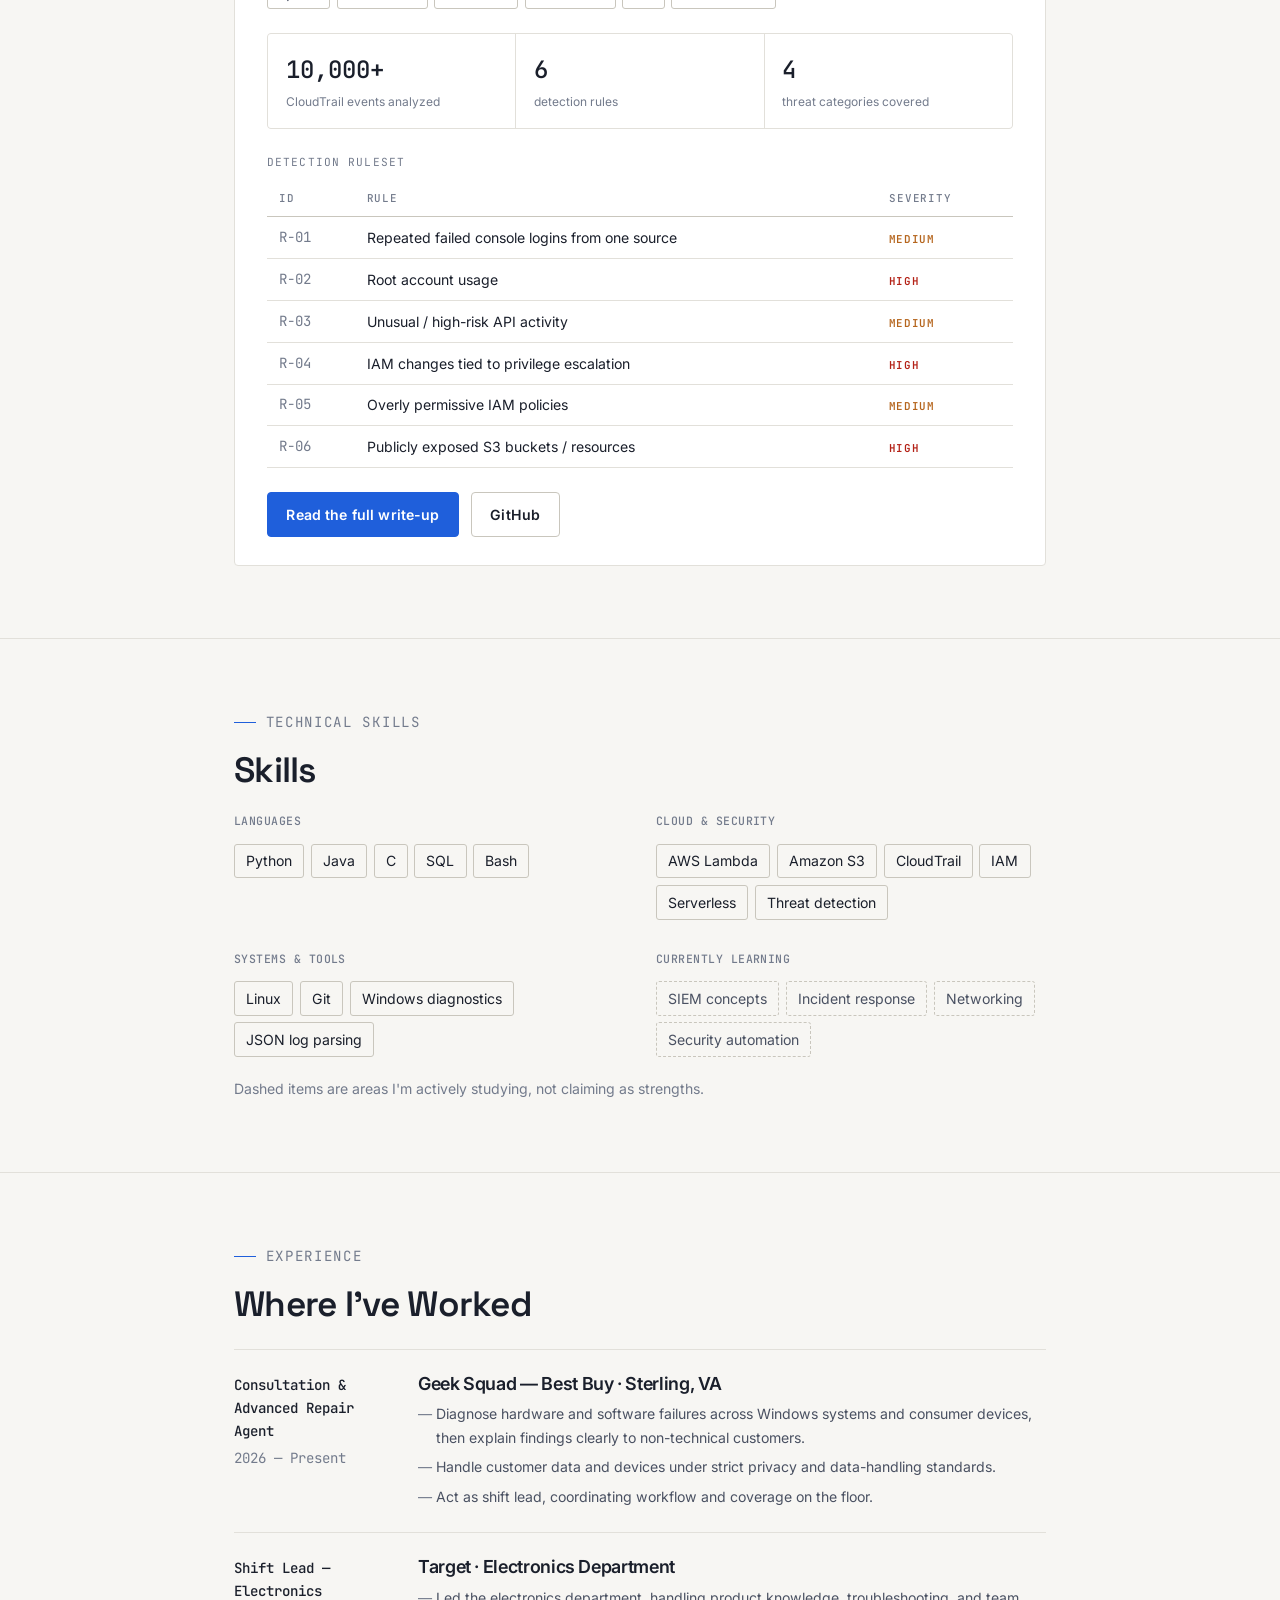
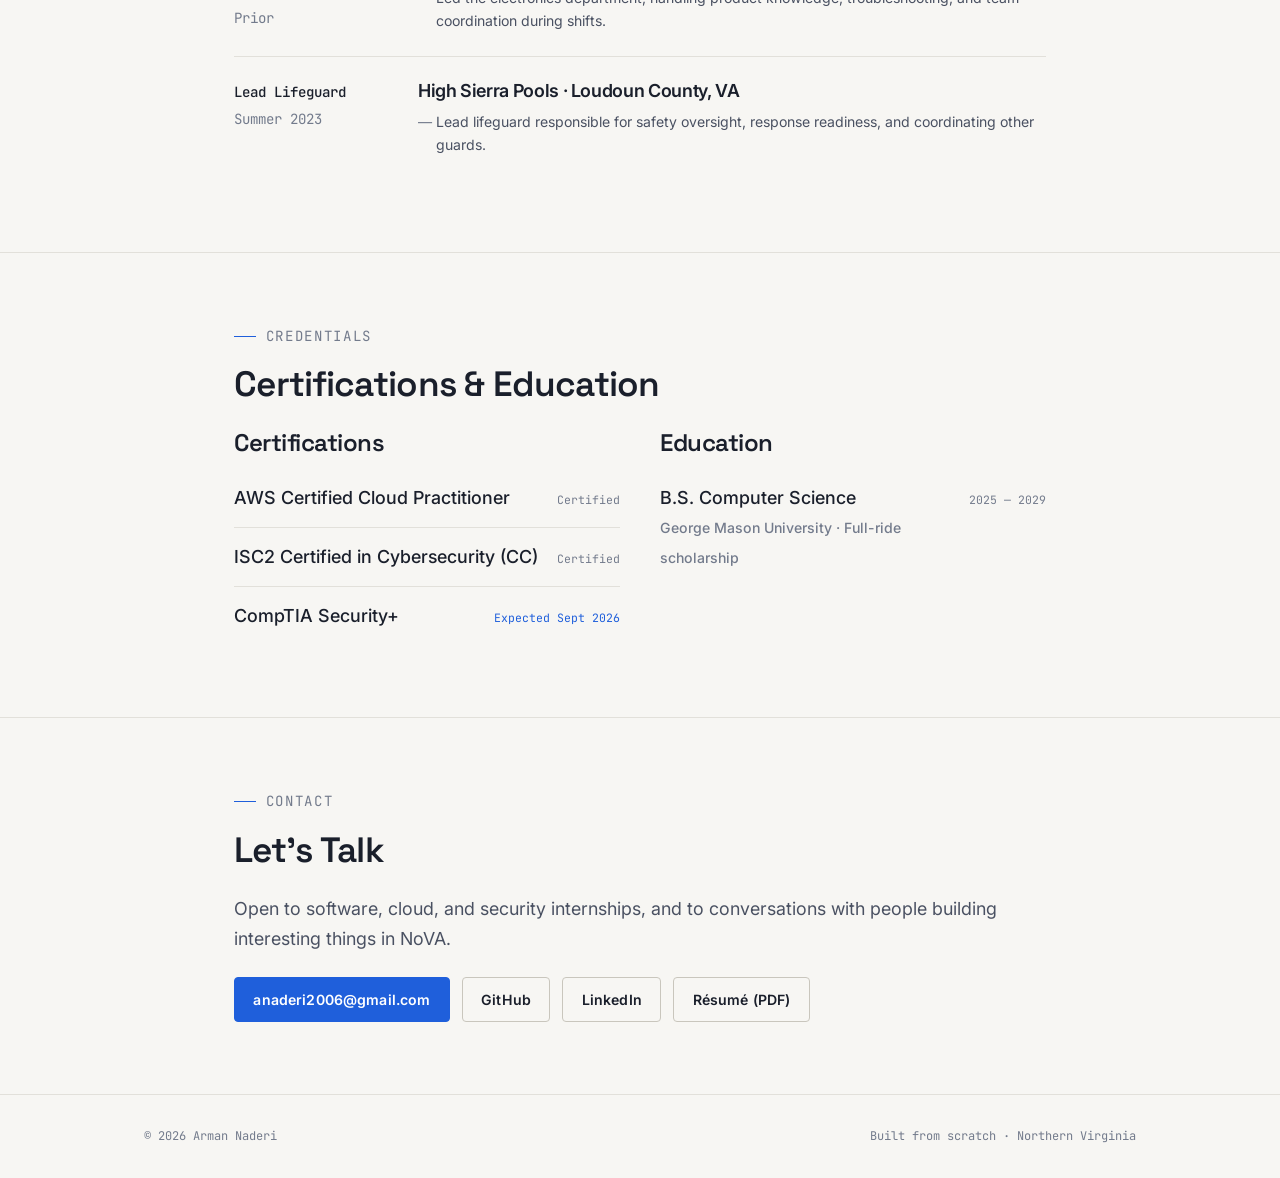
==== commit ec2211b5: "Fix: replace index.html with correct rebuilt version" ====
--- a/index.html
+++ b/index.html
@@ -1,193 +1,326 @@
 <!DOCTYPE html>
-<html lang="en">
+<html lang="en" data-theme="light">
 <head>
   <meta charset="UTF-8" />
   <meta name="viewport" content="width=device-width, initial-scale=1.0" />
-  <title>Arman Naderi — Cloud Security</title>
-  <meta name="description" content="CS student at George Mason University. AWS certified. Building cloud security detection tooling for the Northern Virginia defense sector." />
+  <title>Arman Naderi — CS Student · Cloud &amp; Security</title>
+  <meta name="description" content="Arman Naderi — Computer Science student at George Mason University building cloud and security tooling. AWS certified. Seeking software, cloud, and security internships in the Northern Virginia tech and defense ecosystem." />
+  <link rel="canonical" href="https://armannaderi.com/" />
+
+  <!-- Open Graph -->
+  <meta property="og:type" content="website" />
+  <meta property="og:title" content="Arman Naderi — CS Student · Cloud &amp; Security" />
+  <meta property="og:description" content="CS student at George Mason University building cloud and security tooling. AWS certified. Seeking software, cloud, and security internships." />
+  <meta property="og:url" content="https://armannaderi.com/" />
+  <meta name="twitter:card" content="summary" />
+
+  <!-- Fonts -->
   <link rel="preconnect" href="https://fonts.googleapis.com" />
   <link rel="preconnect" href="https://fonts.gstatic.com" crossorigin />
-  <link href="https://fonts.googleapis.com/css2?family=Inter:wght@400;500;600;700;800&display=swap" rel="stylesheet" />
-  <link rel="stylesheet" href="style.css" />
+  <link href="https://fonts.googleapis.com/css2?family=Inter:wght@400;500;600&family=JetBrains+Mono:wght@400;500;600&family=Space+Grotesk:wght@500;600;700&display=swap" rel="stylesheet" />
+  <link rel="stylesheet" href="styles.css" />
+
+  <!-- Set theme before paint to avoid flash -->
+  <script>
+    (function () {
+      try {
+        var saved = localStorage.getItem('theme');
+        var sys = window.matchMedia('(prefers-color-scheme: dark)').matches ? 'dark' : 'light';
+        document.documentElement.setAttribute('data-theme', saved || sys);
+      } catch (e) {}
+    })();
+  </script>
+
+  <!-- Structured data -->
+  <script type="application/ld+json">
+  {
+    "@context": "https://schema.org",
+    "@type": "Person",
+    "name": "Arman Naderi",
+    "url": "https://armannaderi.com",
+    "jobTitle": "Computer Science Student",
+    "alumniOf": { "@type": "CollegeOrUniversity", "name": "George Mason University" },
+    "knowsAbout": ["Cloud Security", "Amazon Web Services", "Python", "Software Engineering", "Cybersecurity"],
+    "sameAs": [
+      "https://www.linkedin.com/in/arman-naderi123/",
+      "https://github.com/ArmanNaderi"
+    ]
+  }
+  </script>
 </head>
 <body>
+  <a class="skip-link" href="#main">Skip to content</a>
 
   <!-- ==================== NAV ==================== -->
-  <nav id="navbar">
+  <nav id="nav" aria-label="Primary">
     <div class="nav-inner">
-      <a href="#" class="nav-logo">Arman Naderi</a>
-      <ul class="nav-links">
-        <li><a href="#work">Work</a></li>
-        <li><a href="#about">About</a></li>
-        <li><a href="#credentials">Credentials</a></li>
-        <li><a href="#resume">Resume</a></li>
-        <li><a href="#contact">Contact</a></li>
-      </ul>
-      <!-- Hamburger for mobile -->
-      <button class="nav-hamburger" aria-label="Toggle menu" aria-expanded="false">
-        <span></span><span></span><span></span>
-      </button>
+      <a href="/" class="nav-logo"><span class="bracket">[</span> AN <span class="bracket">]</span></a>
+      <div class="nav-right">
+        <div class="nav-links">
+          <a href="#work">Work</a>
+          <a href="#skills">Skills</a>
+          <a href="#experience">Experience</a>
+          <a href="#credentials">Credentials</a>
+          <a href="#contact">Contact</a>
+        </div>
+        <button class="theme-toggle" id="themeToggle" aria-label="Toggle color theme">
+          <svg class="icon-moon" viewBox="0 0 24 24" fill="none" stroke="currentColor" stroke-width="2" aria-hidden="true"><path d="M21 12.79A9 9 0 1 1 11.21 3 7 7 0 0 0 21 12.79z"/></svg>
+          <svg class="icon-sun" viewBox="0 0 24 24" fill="none" stroke="currentColor" stroke-width="2" aria-hidden="true"><circle cx="12" cy="12" r="4"/><path d="M12 2v2M12 20v2M4.9 4.9l1.4 1.4M17.7 17.7l1.4 1.4M2 12h2M20 12h2M4.9 19.1l1.4-1.4M17.7 6.3l1.4-1.4"/></svg>
+        </button>
+        <button class="nav-hamburger" id="hamburger" aria-label="Toggle menu" aria-expanded="false" aria-controls="mobileNav">
+          <span></span><span></span><span></span>
+        </button>
+      </div>
     </div>
-    <!-- Mobile drawer -->
-    <ul class="nav-mobile">
-      <li><a href="#work">Work</a></li>
-      <li><a href="#about">About</a></li>
-      <li><a href="#credentials">Credentials</a></li>
-      <li><a href="#resume">Resume</a></li>
-      <li><a href="#contact">Contact</a></li>
-    </ul>
+    <div class="nav-mobile" id="mobileNav">
+      <a href="#work">Work</a>
+      <a href="#skills">Skills</a>
+      <a href="#experience">Experience</a>
+      <a href="#credentials">Credentials</a>
+      <a href="#contact">Contact</a>
+    </div>
   </nav>
 
-  <!-- ==================== HERO ==================== -->
-  <section id="hero">
-    <div class="bg-grid" aria-hidden="true"></div>
-    <div class="hero-content fade-in">
-      <h1 class="hero-name">Arman Naderi</h1>
-      <p class="hero-tagline">
-        Cloud security engineer in training.<br />
-        AWS certified. Building detection tooling.
-      </p>
-      <p class="hero-meta">George Mason University · Northern Virginia · U.S. Citizen · Clearance-Eligible</p>
-      <div class="hero-buttons">
-        <a href="#work" class="btn btn-outline">View My Work</a>
-        <a href="./resume.pdf" class="btn btn-filled" target="_blank" rel="noopener">Download Resume</a>
-      </div>
+  <main id="main">
+    <!-- ==================== HERO ==================== -->
+    <header id="hero">
+      <div class="wrap">
+        <p class="hero-status"><span class="status-dot" aria-hidden="true"></span> Open to Summer 2027 internships</p>
+        <h1 class="hero-name">Arman Naderi</h1>
+        <p class="hero-line">
+          Computer Science student at <strong>George Mason University</strong> building
+          <strong>cloud and security tooling</strong>. I write code that watches
+          infrastructure for things that shouldn't be happening.
+        </p>
+        <div class="hero-actions">
+          <a href="#work" class="btn btn-primary">View Work</a>
+          <a href="https://github.com/ArmanNaderi" class="btn btn-ghost" target="_blank" rel="noopener">GitHub</a>
+          <a href="https://www.linkedin.com/in/arman-naderi123/" class="btn btn-ghost" target="_blank" rel="noopener">LinkedIn</a>
+          <a href="./resume.pdf" class="btn btn-ghost" target="_blank" rel="noopener">Résumé (PDF)</a>
+        </div>
+        <div class="hero-meta">
+          <div><span class="k">Focus</span><span class="v">Cloud · Security · SWE</span></div>
+          <div><span class="k">Location</span><span class="v">Northern Virginia</span></div>
+          <div><span class="k">Status</span><span class="v">U.S. Citizen · Clearance-Eligible</span></div>
+          <div><span class="k">Graduating</span><span class="v">May 2029</span></div>
+        </div>
+      </div>
+    </header>
+
+    <!-- ==================== ABOUT ==================== -->
+    <section id="about" aria-labelledby="about-h">
+      <div class="wrap">
+        <p class="eyebrow">About</p>
+        <h2 id="about-h" class="visually-hidden">About</h2>
+        <div class="about-grid">
+          <p>
+            I'm a CS student on a full-ride scholarship, focused on cloud and cloud security.
+            I got AWS certified early and started building rather than waiting for coursework
+            to catch up — the project below is a serverless detection pipeline I wrote on AWS,
+            not a tutorial follow-along.
+          </p>
+          <p>
+            My day job is hands-on technical work: I'm a Geek Squad Consultation and Advanced
+            Repair Agent, which means diagnosing hardware and software problems, handling
+            customer data responsibly, and explaining technical findings to non-technical people.
+            I'm aiming at the defense and government tech ecosystem in Northern Virginia, and I'm
+            clearance-eligible.
+          </p>
+        </div>
+      </div>
+    </section>
+
+    <!-- ==================== FEATURED WORK ==================== -->
+    <section id="work" aria-labelledby="work-h">
+      <div class="wrap">
+        <p class="eyebrow">Featured Work</p>
+        <h2 id="work-h">What I've Built</h2>
+
+        <article class="project">
+          <div class="project-head">
+            <p class="project-tag">Serverless · Detection Engineering</p>
+            <h3 class="project-title">AWS Cloud Security Detection Pipeline</h3>
+            <p class="project-summary">
+              A serverless, event-driven pipeline on AWS that monitors account activity logs
+              and automatically flags suspicious or high-risk behavior — no server to run, new
+              logs analyzed the moment they land.
+            </p>
+          </div>
+          <div class="project-body">
+            <div class="stack-row">
+              <span class="chip">Python</span>
+              <span class="chip">AWS Lambda</span>
+              <span class="chip">Amazon S3</span>
+              <span class="chip">CloudTrail</span>
+              <span class="chip">IAM</span>
+              <span class="chip">Event-driven</span>
+            </div>
+
+            <div class="metrics" role="group" aria-label="Project metrics">
+              <div class="metric"><div class="n">10,000+</div><div class="l">CloudTrail events analyzed</div></div>
+              <div class="metric"><div class="n">6</div><div class="l">detection rules</div></div>
+              <div class="metric"><div class="n">4</div><div class="l">threat categories covered</div></div>
+            </div>
+
+            <table class="spec">
+              <caption>Detection ruleset</caption>
+              <thead>
+                <tr>
+                  <th scope="col">ID</th>
+                  <th scope="col">Rule</th>
+                  <th scope="col" class="sev-col">Severity</th>
+                </tr>
+              </thead>
+              <tbody>
+                <tr><td class="id">R-01</td><td class="rule">Repeated failed console logins from one source</td><td class="sev-col"><span class="sev sev-med">Medium</span></td></tr>
+                <tr><td class="id">R-02</td><td class="rule">Root account usage</td><td class="sev-col"><span class="sev sev-high">High</span></td></tr>
+                <tr><td class="id">R-03</td><td class="rule">Unusual / high-risk API activity</td><td class="sev-col"><span class="sev sev-med">Medium</span></td></tr>
+                <tr><td class="id">R-04</td><td class="rule">IAM changes tied to privilege escalation</td><td class="sev-col"><span class="sev sev-high">High</span></td></tr>
+                <tr><td class="id">R-05</td><td class="rule">Overly permissive IAM policies</td><td class="sev-col"><span class="sev sev-med">Medium</span></td></tr>
+                <tr><td class="id">R-06</td><td class="rule">Publicly exposed S3 buckets / resources</td><td class="sev-col"><span class="sev sev-high">High</span></td></tr>
+              </tbody>
+            </table>
+
+            <div class="project-actions">
+              <a href="./project-detection-pipeline.html" class="btn btn-primary">Read the full write-up</a>
+              <a href="#" class="btn btn-ghost" target="_blank" rel="noopener">GitHub</a>
+            </div>
+          </div>
+        </article>
+      </div>
+    </section>
+
+    <!-- ==================== SKILLS ==================== -->
+    <section id="skills" aria-labelledby="skills-h">
+      <div class="wrap">
+        <p class="eyebrow">Technical Skills</p>
+        <h2 id="skills-h">Skills</h2>
+        <div class="skills-grid">
+          <div class="skill-group">
+            <h3>Languages</h3>
+            <ul class="skill-list">
+              <li>Python</li><li>Java</li><li>C</li><li>SQL</li><li>Bash</li>
+            </ul>
+          </div>
+          <div class="skill-group">
+            <h3>Cloud &amp; Security</h3>
+            <ul class="skill-list">
+              <li>AWS Lambda</li><li>Amazon S3</li><li>CloudTrail</li><li>IAM</li><li>Serverless</li><li>Threat detection</li>
+            </ul>
+          </div>
+          <div class="skill-group">
+            <h3>Systems &amp; Tools</h3>
+            <ul class="skill-list">
+              <li>Linux</li><li>Git</li><li>Windows diagnostics</li><li>JSON log parsing</li>
+            </ul>
+          </div>
+          <div class="skill-group learning">
+            <h3>Currently Learning</h3>
+            <ul class="skill-list">
+              <li>SIEM concepts</li><li>Incident response</li><li>Networking</li><li>Security automation</li>
+            </ul>
+          </div>
+        </div>
+        <p class="skills-note">Dashed items are areas I'm actively studying, not claiming as strengths.</p>
+      </div>
+    </section>
+
+    <!-- ==================== EXPERIENCE ==================== -->
+    <section id="experience" aria-labelledby="exp-h">
+      <div class="wrap">
+        <p class="eyebrow">Experience</p>
+        <h2 id="exp-h">Where I've Worked</h2>
+
+        <div class="entry">
+          <div class="entry-meta">
+            <span class="role">Consultation &amp; Advanced Repair Agent</span>
+            2026 — Present
+          </div>
+          <div>
+            <h3>Geek Squad — Best Buy · Sterling, VA</h3>
+            <ul class="bullets">
+              <li>Diagnose hardware and software failures across Windows systems and consumer devices, then explain findings clearly to non-technical customers.</li>
+              <li>Handle customer data and devices under strict privacy and data-handling standards.</li>
+              <li>Act as shift lead, coordinating workflow and coverage on the floor.</li>
+            </ul>
+          </div>
+        </div>
+
+        <div class="entry">
+          <div class="entry-meta">
+            <span class="role">Shift Lead — Electronics</span>
+            Prior
+          </div>
+          <div>
+            <h3>Target · Electronics Department</h3>
+            <ul class="bullets">
+              <li>Led the electronics department, handling product knowledge, troubleshooting, and team coordination during shifts.</li>
+            </ul>
+          </div>
+        </div>
+
+        <div class="entry">
+          <div class="entry-meta">
+            <span class="role">Lead Lifeguard</span>
+            Summer 2023
+          </div>
+          <div>
+            <h3>High Sierra Pools · Loudoun County, VA</h3>
+            <ul class="bullets">
+              <li>Lead lifeguard responsible for safety oversight, response readiness, and coordinating other guards.</li>
+            </ul>
+          </div>
+        </div>
+      </div>
+    </section>
+
+    <!-- ==================== CREDENTIALS ==================== -->
+    <section id="credentials" aria-labelledby="cred-h">
+      <div class="wrap">
+        <p class="eyebrow">Credentials</p>
+        <h2 id="cred-h">Certifications &amp; Education</h2>
+        <div class="two-col">
+          <div>
+            <h3>Certifications</h3>
+            <div class="stack-list">
+              <div class="stack-item"><span class="name">AWS Certified Cloud Practitioner</span><span class="status">Certified</span></div>
+              <div class="stack-item"><span class="name">ISC2 Certified in Cybersecurity (CC)</span><span class="status">Certified</span></div>
+              <div class="stack-item"><span class="name">CompTIA Security+</span><span class="status pending">Expected Sept 2026</span></div>
+            </div>
+          </div>
+          <div>
+            <h3>Education</h3>
+            <div class="stack-list">
+              <div class="stack-item"><span class="name">B.S. Computer Science<br><span style="color:var(--ink-faint);font-size:var(--step--1)">George Mason University · Full-ride scholarship</span></span><span class="status">2025 — 2029</span></div>
+            </div>
+          </div>
+        </div>
+      </div>
+    </section>
+
+    <!-- ==================== CONTACT ==================== -->
+    <section id="contact" aria-labelledby="contact-h">
+      <div class="wrap">
+        <p class="eyebrow">Contact</p>
+        <h2 id="contact-h">Let's Talk</h2>
+        <p>Open to software, cloud, and security internships, and to conversations with people building interesting things in NoVA.</p>
+        <div class="contact-links">
+          <a href="mailto:anaderi2006@gmail.com" class="btn btn-primary">anaderi2006@gmail.com</a>
+          <a href="https://github.com/ArmanNaderi" class="btn btn-ghost" target="_blank" rel="noopener">GitHub</a>
+          <a href="https://www.linkedin.com/in/arman-naderi123/" class="btn btn-ghost" target="_blank" rel="noopener">LinkedIn</a>
+          <a href="./resume.pdf" class="btn btn-ghost" target="_blank" rel="noopener">Résumé (PDF)</a>
+        </div>
+      </div>
+    </section>
+  </main>
+
+  <footer>
+    <div class="footer-inner">
+      <span>© 2026 Arman Naderi</span>
+      <span>Built from scratch · Northern Virginia</span>
     </div>
-  </section>
-
-  <!-- ==================== ABOUT ==================== -->
-  <section id="about">
-    <div class="section-inner">
-      <div class="about-text reveal">
-        <p>
-          I'm a Computer Science student at George Mason University
-          on a full-ride scholarship, focused on cloud and cloud security.
-        </p>
-        <p>
-          I got AWS certified early and started building — the work below
-          is a serverless security detection pipeline I wrote on AWS, not a
-          tutorial follow-along.
-        </p>
-        <p>
-          Based in Northern Virginia and clearance-eligible, aimed at the
-          defense and government tech ecosystem here. This site is the proof of work.
-        </p>
-      </div>
-    </div>
-  </section>
-
-  <!-- ==================== PROJECTS ==================== -->
-  <section id="work">
-    <div class="section-inner">
-      <h2 class="section-heading reveal">What I've Built</h2>
-
-      <!-- ==================== PROJECT CARD ==================== -->
-      <div class="project-card reveal">
-        <div class="card-number">[ 01 ]</div>
-        <div class="card-body">
-          <div class="card-left">
-            <h3 class="card-title">AWS Cloud Security Detection Pipeline</h3>
-            <div class="badge-row">
-              <span class="badge">Python</span>
-              <span class="badge">AWS Lambda</span>
-              <span class="badge">Amazon S3</span>
-              <span class="badge">CloudTrail</span>
-              <span class="badge">IAM</span>
-              <span class="badge">Serverless</span>
-            </div>
-            <p class="card-desc">
-              A serverless, event-driven pipeline on AWS that monitors account
-              activity logs and automatically flags suspicious or high-risk behavior.
-              CloudTrail records account activity to S3; a new log file triggers a
-              Python Lambda that parses the CloudTrail events, runs six custom
-              detection rules against them, assigns severity levels, and writes
-              structured security reports.
-            </p>
-            <p class="card-desc" style="margin-top:0.8rem;">
-              The six rules span authentication, IAM, privilege escalation, and
-              public-resource exposure: repeated failed console logins from one source,
-              root account usage, high-risk API activity, IAM policy changes tied to
-              privilege escalation, overly permissive IAM policies, and publicly
-              exposed S3 buckets. Analyzes 10,000+ CloudTrail events; fully event-driven,
-              so new logs are analyzed automatically.
-            </p>
-          </div>
-          <div class="card-right">
-            <a href="#" class="btn btn-outline btn-sm" target="_blank" rel="noopener">GitHub</a>
-          </div>
-        </div>
-      </div>
-      <!-- END PROJECT CARD -->
-
-    </div>
-  </section>
-
-  <!-- ==================== CREDENTIALS ==================== -->
-  <section id="credentials">
-    <div class="section-inner">
-      <h2 class="section-heading reveal">Credentials</h2>
-      <div class="creds-grid">
-
-        <div class="cred-card reveal">
-          <div class="cred-icon">AWS</div>
-          <div class="cred-name">AWS Certified Cloud Practitioner</div>
-          <div class="cred-status">Certified</div>
-        </div>
-
-        <div class="cred-card reveal">
-          <div class="cred-icon">ISC2</div>
-          <div class="cred-name">ISC2 Certified in Cybersecurity (CC)</div>
-          <div class="cred-status">Certified</div>
-        </div>
-
-        <div class="cred-card reveal">
-          <div class="cred-icon">SEC</div>
-          <div class="cred-name">CompTIA Security+</div>
-          <div class="cred-status cred-inprogress">Expected Sept 2026</div>
-        </div>
-
-      </div>
-    </div>
-  </section>
-
-  <!-- ==================== RESUME ==================== -->
-  <section id="resume">
-    <div class="section-inner resume-section reveal">
-      <p class="resume-prompt">Want the full picture?</p>
-      <a href="./resume.pdf" class="btn btn-filled" target="_blank" rel="noopener">Download Resume</a>
-    </div>
-  </section>
-
-  <!-- ==================== CONTACT ==================== -->
-  <section id="contact">
-    <div class="section-inner">
-      <h2 class="section-heading reveal">Let's Connect</h2>
-      <div class="contact-links reveal">
-        <a href="mailto:anaderi2006@gmail.com" class="contact-item">
-          <span class="contact-icon">✉</span>
-          anaderi2006@gmail.com
-        </a>
-        <a href="https://www.linkedin.com/in/arman-naderi123/" class="contact-item" target="_blank" rel="noopener">
-          <span class="contact-icon">in</span>
-          LinkedIn
-        </a>
-        <a href="#" class="contact-item" target="_blank" rel="noopener">
-          <span class="contact-icon">gh</span>
-          GitHub
-        </a>
-      </div>
-      <p class="contact-note reveal">
-        Open to cloud internships, cleared roles, and conversations<br />
-        with people doing interesting things in NoVA.
-      </p>
-    </div>
-  </section>
-
-  <!-- ==================== FOOTER ==================== -->
-  <footer>
-    <p>© 2026 Arman Naderi · Built from scratch</p>
   </footer>
 
-  <script src="script.js"></script>
+  <script src="app.js"></script>
 </body>
 </html>
--- a/styles.css
+++ b/styles.css
@@ -0,0 +1,370 @@
+/* ============================================================
+   ARMAN NADERI — PORTFOLIO
+   Aesthetic: "engineering document" — technical spec sheet.
+   Slate + signal-blue, paper-neutral surfaces, hairline structure.
+   ============================================================ */
+
+/* ---------- TOKENS ---------- */
+:root {
+  color-scheme: light dark;
+
+  /* Light (default) — warm paper neutrals, slate ink, signal blue */
+  --paper:      #f7f6f3;
+  --surface:    #ffffff;
+  --ink:        #1a1f2b;
+  --ink-soft:   #4a5162;
+  --ink-faint:  #737b8c;
+  --line:       #e2e0da;
+  --line-strong:#c9c6bd;
+  --accent:     #1f5fdb;   /* signal blue */
+  --accent-ink: #ffffff;
+  --sev-high:   #b42318;
+  --sev-med:    #b5651d;
+  --sev-low:    #3a6a3a;
+  --focus:      #1f5fdb;
+
+  --maxw:       860px;
+  --wide:       1040px;
+  --radius:     4px;
+  --nav-h:      60px;
+
+  --font-display: 'Space Grotesk', system-ui, sans-serif;
+  --font-body:    'Inter', system-ui, sans-serif;
+  --font-mono:    'JetBrains Mono', ui-monospace, 'Courier New', monospace;
+
+  --step--1: clamp(0.8rem, 0.77rem + 0.15vw, 0.88rem);
+  --step-0:  clamp(1rem, 0.96rem + 0.2vw, 1.12rem);
+  --step-1:  clamp(1.2rem, 1.1rem + 0.5vw, 1.5rem);
+  --step-2:  clamp(1.6rem, 1.4rem + 1vw, 2.2rem);
+  --step-3:  clamp(2.2rem, 1.8rem + 2vw, 3.4rem);
+}
+
+[data-theme="dark"] {
+  --paper:      #0f1219;
+  --surface:    #161a23;
+  --ink:        #e8eaf0;
+  --ink-soft:   #b0b6c4;
+  --ink-faint:  #7c8291;
+  --line:       #262b37;
+  --line-strong:#39404f;
+  --accent:     #6aa2ff;
+  --accent-ink: #0f1219;
+  --sev-high:   #f0776b;
+  --sev-med:    #e0a04a;
+  --sev-low:    #7fc07f;
+  --focus:      #6aa2ff;
+}
+
+/* ---------- RESET ---------- */
+*, *::before, *::after { box-sizing: border-box; margin: 0; padding: 0; }
+html { scroll-behavior: smooth; -webkit-text-size-adjust: 100%; }
+@media (prefers-reduced-motion: reduce) {
+  html { scroll-behavior: auto; }
+  *, *::before, *::after { animation-duration: 0.01ms !important; transition-duration: 0.01ms !important; }
+}
+
+body {
+  background: var(--paper);
+  color: var(--ink);
+  font-family: var(--font-body);
+  font-size: var(--step-0);
+  line-height: 1.65;
+  -webkit-font-smoothing: antialiased;
+  text-rendering: optimizeLegibility;
+}
+
+a { color: var(--accent); text-decoration: none; }
+a:hover { text-decoration: underline; text-underline-offset: 3px; }
+ul { list-style: none; }
+
+/* ---------- FOCUS / A11Y ---------- */
+:focus-visible {
+  outline: 2px solid var(--focus);
+  outline-offset: 3px;
+  border-radius: 2px;
+}
+.skip-link {
+  position: absolute;
+  left: 1rem;
+  top: -3rem;
+  background: var(--accent);
+  color: var(--accent-ink);
+  padding: 0.6rem 1rem;
+  border-radius: var(--radius);
+  z-index: 200;
+  font-weight: 600;
+  transition: top 150ms ease;
+}
+.skip-link:focus { top: 1rem; text-decoration: none; }
+.visually-hidden {
+  position: absolute; width: 1px; height: 1px;
+  padding: 0; margin: -1px; overflow: hidden;
+  clip: rect(0 0 0 0); white-space: nowrap; border: 0;
+}
+
+/* ---------- LAYOUT PRIMITIVES ---------- */
+.wrap { max-width: var(--maxw); margin: 0 auto; padding: 0 1.5rem; }
+.wrap-wide { max-width: var(--wide); margin: 0 auto; padding: 0 1.5rem; }
+
+section { padding: 4.5rem 0; border-top: 1px solid var(--line); }
+section:first-of-type { border-top: none; }
+
+.eyebrow {
+  font-family: var(--font-mono);
+  font-size: var(--step--1);
+  letter-spacing: 0.12em;
+  text-transform: uppercase;
+  color: var(--ink-faint);
+  margin-bottom: 1rem;
+  display: flex;
+  align-items: center;
+  gap: 0.6rem;
+}
+.eyebrow::before {
+  content: '';
+  width: 22px; height: 1px;
+  background: var(--accent);
+}
+
+h1, h2, h3 { font-family: var(--font-display); font-weight: 600; line-height: 1.15; letter-spacing: -0.02em; color: var(--ink); }
+h2 { font-size: var(--step-2); margin-bottom: 1.5rem; }
+h3 { font-size: var(--step-1); margin-bottom: 0.75rem; }
+
+p { color: var(--ink-soft); }
+p + p { margin-top: 1rem; }
+strong { color: var(--ink); font-weight: 600; }
+
+/* ---------- NAV ---------- */
+#nav {
+  position: sticky; top: 0; z-index: 100;
+  height: var(--nav-h);
+  background: color-mix(in srgb, var(--paper) 88%, transparent);
+  backdrop-filter: blur(10px);
+  -webkit-backdrop-filter: blur(10px);
+  border-bottom: 1px solid var(--line);
+}
+.nav-inner {
+  max-width: var(--wide); margin: 0 auto; padding: 0 1.5rem;
+  height: 100%; display: flex; align-items: center; justify-content: space-between;
+}
+.nav-logo {
+  font-family: var(--font-mono);
+  font-weight: 600; font-size: 0.9rem; color: var(--ink);
+  letter-spacing: 0.02em;
+}
+.nav-logo:hover { text-decoration: none; color: var(--accent); }
+.nav-logo .bracket { color: var(--accent); }
+.nav-right { display: flex; align-items: center; gap: 1.75rem; }
+.nav-links { display: flex; gap: 1.5rem; }
+.nav-links a {
+  font-size: var(--step--1); font-weight: 500; color: var(--ink-soft);
+}
+.nav-links a:hover, .nav-links a.active { color: var(--ink); text-decoration: none; }
+
+.theme-toggle {
+  display: inline-flex; align-items: center; justify-content: center;
+  width: 36px; height: 36px;
+  background: transparent; border: 1px solid var(--line-strong);
+  border-radius: var(--radius); cursor: pointer; color: var(--ink-soft);
+  transition: border-color 150ms ease, color 150ms ease;
+}
+.theme-toggle:hover { border-color: var(--accent); color: var(--accent); }
+.theme-toggle svg { width: 17px; height: 17px; }
+.theme-toggle .icon-sun { display: none; }
+[data-theme="dark"] .theme-toggle .icon-sun { display: block; }
+[data-theme="dark"] .theme-toggle .icon-moon { display: none; }
+
+.nav-hamburger { display: none; background: none; border: none; cursor: pointer; padding: 6px; flex-direction: column; gap: 5px; }
+.nav-hamburger span { display: block; width: 22px; height: 2px; background: var(--ink); border-radius: 2px; transition: transform 150ms ease, opacity 150ms ease; }
+.nav-hamburger.open span:nth-child(1) { transform: translateY(7px) rotate(45deg); }
+.nav-hamburger.open span:nth-child(2) { opacity: 0; }
+.nav-hamburger.open span:nth-child(3) { transform: translateY(-7px) rotate(-45deg); }
+.nav-mobile { display: none; }
+
+/* ---------- BUTTONS ---------- */
+.btn {
+  display: inline-flex; align-items: center; gap: 0.5rem;
+  padding: 0.6rem 1.15rem; border-radius: var(--radius);
+  font-family: var(--font-body); font-size: var(--step--1); font-weight: 600;
+  letter-spacing: 0.01em; cursor: pointer; border: 1px solid transparent;
+  transition: background 150ms ease, border-color 150ms ease, color 150ms ease;
+}
+.btn:hover { text-decoration: none; }
+.btn-primary { background: var(--accent); color: var(--accent-ink); border-color: var(--accent); }
+.btn-primary:hover { background: color-mix(in srgb, var(--accent) 85%, #000); }
+.btn-ghost { background: transparent; color: var(--ink); border-color: var(--line-strong); }
+.btn-ghost:hover { border-color: var(--accent); color: var(--accent); }
+
+/* ---------- HERO ---------- */
+#hero { padding: 5.5rem 0 4.5rem; border-top: none; }
+.hero-status {
+  font-family: var(--font-mono); font-size: var(--step--1);
+  color: var(--ink-faint); margin-bottom: 1.5rem;
+  display: inline-flex; align-items: center; gap: 0.5rem;
+}
+.status-dot { width: 7px; height: 7px; border-radius: 50%; background: var(--sev-low); flex-shrink: 0; }
+.hero-name { font-size: var(--step-3); margin-bottom: 1rem; }
+.hero-line {
+  font-size: var(--step-1); font-family: var(--font-body); font-weight: 400;
+  color: var(--ink-soft); line-height: 1.5; max-width: 40ch; margin-bottom: 2rem;
+}
+.hero-line strong { color: var(--ink); font-weight: 600; }
+.hero-actions { display: flex; flex-wrap: wrap; gap: 0.75rem; }
+
+.hero-meta {
+  margin-top: 2.5rem; padding-top: 1.5rem; border-top: 1px solid var(--line);
+  display: flex; flex-wrap: wrap; gap: 1.5rem 2.5rem;
+  font-family: var(--font-mono); font-size: var(--step--1); color: var(--ink-faint);
+}
+.hero-meta div { display: flex; flex-direction: column; gap: 0.15rem; }
+.hero-meta .k { color: var(--ink-faint); font-size: 0.7rem; letter-spacing: 0.1em; text-transform: uppercase; }
+.hero-meta .v { color: var(--ink); }
+
+/* ---------- ABOUT ---------- */
+.about-grid { display: grid; grid-template-columns: 1fr; gap: 1.5rem; max-width: 62ch; }
+.about-grid p { font-size: var(--step-0); }
+
+/* ---------- PROJECT (featured) ---------- */
+.project {
+  background: var(--surface); border: 1px solid var(--line);
+  border-radius: var(--radius); overflow: hidden;
+}
+.project-head { padding: 1.75rem 2rem 1.25rem; border-bottom: 1px solid var(--line); }
+.project-tag {
+  font-family: var(--font-mono); font-size: 0.7rem; letter-spacing: 0.1em;
+  text-transform: uppercase; color: var(--accent); margin-bottom: 0.75rem;
+}
+.project-title { font-size: var(--step-1); margin-bottom: 0.75rem; }
+.project-summary { color: var(--ink-soft); max-width: 60ch; }
+.project-body { padding: 1.5rem 2rem 1.75rem; }
+
+.stack-row { display: flex; flex-wrap: wrap; gap: 0.4rem; margin-bottom: 1.5rem; }
+.chip {
+  font-family: var(--font-mono); font-size: 0.72rem; font-weight: 500;
+  padding: 0.25rem 0.6rem; border: 1px solid var(--line-strong);
+  border-radius: 3px; color: var(--ink-soft);
+}
+
+/* spec table: the six rules */
+.spec {
+  width: 100%; border-collapse: collapse;
+  font-size: var(--step--1); margin-bottom: 1.5rem;
+}
+.spec caption {
+  text-align: left; font-family: var(--font-mono); font-size: 0.7rem;
+  letter-spacing: 0.1em; text-transform: uppercase; color: var(--ink-faint);
+  padding-bottom: 0.6rem;
+}
+.spec th, .spec td {
+  text-align: left; padding: 0.55rem 0.75rem; border-bottom: 1px solid var(--line);
+  vertical-align: top;
+}
+.spec thead th {
+  font-family: var(--font-mono); font-size: 0.68rem; letter-spacing: 0.08em;
+  text-transform: uppercase; color: var(--ink-faint); font-weight: 500;
+  border-bottom: 1px solid var(--line-strong);
+}
+.spec td.id { font-family: var(--font-mono); color: var(--ink-faint); white-space: nowrap; }
+.spec td.rule { color: var(--ink); }
+.sev {
+  font-family: var(--font-mono); font-size: 0.68rem; font-weight: 600;
+  letter-spacing: 0.05em; text-transform: uppercase; white-space: nowrap;
+}
+.sev-high { color: var(--sev-high); }
+.sev-med  { color: var(--sev-med); }
+.sev-low  { color: var(--sev-low); }
+
+.project-actions { display: flex; flex-wrap: wrap; gap: 0.75rem; }
+
+/* metric strip */
+.metrics { display: grid; grid-template-columns: repeat(3, 1fr); gap: 1px; background: var(--line); border: 1px solid var(--line); border-radius: var(--radius); margin-bottom: 1.5rem; overflow: hidden; }
+.metric { background: var(--surface); padding: 1rem 1.1rem; }
+.metric .n { font-family: var(--font-mono); font-size: var(--step-1); color: var(--ink); font-weight: 500; }
+.metric .l { font-size: 0.75rem; color: var(--ink-faint); margin-top: 0.15rem; }
+
+/* ---------- SKILLS ---------- */
+.skills-grid { display: grid; grid-template-columns: 1fr 1fr; gap: 2rem; }
+.skill-group h3 { font-size: var(--step-0); font-family: var(--font-mono); font-weight: 500; letter-spacing: 0.04em; color: var(--ink-faint); text-transform: uppercase; font-size: 0.72rem; margin-bottom: 1rem; }
+.skill-list { display: flex; flex-wrap: wrap; gap: 0.4rem; }
+.skill-list li {
+  font-size: var(--step--1); padding: 0.3rem 0.7rem;
+  border: 1px solid var(--line-strong); border-radius: 3px; color: var(--ink);
+}
+.learning .skill-list li { border-style: dashed; color: var(--ink-soft); }
+.skills-note { font-size: var(--step--1); color: var(--ink-faint); margin-top: 1.25rem; }
+
+/* ---------- EXPERIENCE / TIMELINE ---------- */
+.entry { display: grid; grid-template-columns: 160px 1fr; gap: 1.5rem; padding: 1.5rem 0; border-top: 1px solid var(--line); }
+.entry:first-child { border-top: none; padding-top: 0; }
+.entry-meta { font-family: var(--font-mono); font-size: var(--step--1); color: var(--ink-faint); }
+.entry-meta .role { color: var(--ink); display: block; margin-bottom: 0.25rem; font-weight: 500; }
+.entry h3 { font-size: var(--step-0); font-family: var(--font-body); font-weight: 600; margin-bottom: 0.5rem; }
+.entry ul.bullets { display: flex; flex-direction: column; gap: 0.4rem; margin-top: 0.5rem; }
+.entry ul.bullets li { position: relative; padding-left: 1.1rem; color: var(--ink-soft); font-size: var(--step--1); }
+.entry ul.bullets li::before { content: '—'; position: absolute; left: 0; color: var(--ink-faint); }
+
+/* ---------- CERTS + EDU ---------- */
+.two-col { display: grid; grid-template-columns: 1fr 1fr; gap: 2.5rem; }
+.stack-list { display: flex; flex-direction: column; }
+.stack-item { display: flex; justify-content: space-between; align-items: baseline; gap: 1rem; padding: 0.9rem 0; border-top: 1px solid var(--line); }
+.stack-item:first-child { border-top: none; }
+.stack-item .name { color: var(--ink); font-weight: 500; }
+.stack-item .status { font-family: var(--font-mono); font-size: 0.72rem; color: var(--ink-faint); white-space: nowrap; }
+.stack-item .status.pending { color: var(--accent); }
+
+/* ---------- CONTACT ---------- */
+.contact-links { display: flex; flex-wrap: wrap; gap: 0.75rem; margin-top: 1.5rem; }
+.contact-links .btn { }
+.contact-note { margin-top: 1.5rem; color: var(--ink-faint); font-size: var(--step--1); max-width: 52ch; }
+
+/* ---------- FOOTER ---------- */
+footer { border-top: 1px solid var(--line); padding: 2rem 0; }
+.footer-inner { max-width: var(--wide); margin: 0 auto; padding: 0 1.5rem; display: flex; justify-content: space-between; flex-wrap: wrap; gap: 1rem; font-family: var(--font-mono); font-size: 0.75rem; color: var(--ink-faint); }
+.footer-inner a { color: var(--ink-soft); }
+
+/* ---------- PROJECT PAGE ---------- */
+.doc-header { padding: 3rem 0 2rem; border-bottom: 1px solid var(--line); }
+.back-link { font-family: var(--font-mono); font-size: var(--step--1); color: var(--ink-soft); display: inline-flex; align-items: center; gap: 0.4rem; margin-bottom: 1.5rem; }
+.doc-title { font-size: var(--step-2); margin-bottom: 0.75rem; }
+.doc-sub { color: var(--ink-soft); max-width: 60ch; }
+.doc-section { padding: 2.25rem 0; border-top: 1px solid var(--line); }
+.doc-section h2 { font-size: var(--step-1); margin-bottom: 1rem; display: flex; align-items: baseline; gap: 0.75rem; }
+.doc-section h2 .num { font-family: var(--font-mono); font-size: 0.8rem; color: var(--accent); }
+.doc-section p { max-width: 68ch; }
+.doc-section ul.doc-list { display: flex; flex-direction: column; gap: 0.5rem; margin-top: 0.75rem; max-width: 68ch; }
+.doc-section ul.doc-list li { position: relative; padding-left: 1.25rem; color: var(--ink-soft); }
+.doc-section ul.doc-list li::before { content: '▪'; position: absolute; left: 0; color: var(--accent); font-size: 0.7rem; top: 0.35rem; }
+.placeholder {
+  border-left: 2px solid var(--accent); background: color-mix(in srgb, var(--accent) 6%, transparent);
+  padding: 1rem 1.25rem; border-radius: 0 var(--radius) var(--radius) 0; margin-top: 0.75rem;
+  font-size: var(--step--1); color: var(--ink-soft);
+}
+.placeholder strong { color: var(--accent); font-family: var(--font-mono); font-size: 0.7rem; letter-spacing: 0.08em; text-transform: uppercase; display: block; margin-bottom: 0.4rem; }
+
+.arch-flow { display: flex; flex-direction: column; gap: 0; margin-top: 1rem; max-width: 52ch; }
+.arch-step { display: grid; grid-template-columns: 40px 1fr; gap: 1rem; padding: 0.85rem 0; border-top: 1px solid var(--line); align-items: start; }
+.arch-step:first-child { border-top: none; }
+.arch-step .an { font-family: var(--font-mono); font-size: 0.75rem; color: var(--accent); padding-top: 0.15rem; }
+.arch-step .ad strong { display: block; color: var(--ink); font-size: var(--step--1); margin-bottom: 0.15rem; }
+.arch-step .ad span { font-size: var(--step--1); color: var(--ink-soft); }
+
+/* ---------- RESPONSIVE ---------- */
+@media (max-width: 720px) {
+  .nav-links { display: none; }
+  .nav-hamburger { display: flex; }
+  .nav-mobile.open {
+    display: flex; flex-direction: column;
+    position: absolute; top: var(--nav-h); left: 0; right: 0;
+    background: var(--surface); border-bottom: 1px solid var(--line);
+    padding: 0.5rem 1.5rem 1rem;
+  }
+  .nav-mobile.open a { padding: 0.75rem 0; border-top: 1px solid var(--line); color: var(--ink-soft); font-size: var(--step-0); }
+  .nav-mobile.open a:first-child { border-top: none; }
+  .skills-grid { grid-template-columns: 1fr; gap: 1.75rem; }
+  .two-col { grid-template-columns: 1fr; gap: 1.75rem; }
+  .metrics { grid-template-columns: 1fr; }
+  .entry { grid-template-columns: 1fr; gap: 0.5rem; }
+  .project-head, .project-body { padding-left: 1.25rem; padding-right: 1.25rem; }
+  .spec td, .spec th { padding: 0.5rem 0.5rem; }
+  .spec .sev-col { display: none; }   /* drop severity col on narrow screens, keep rule legible */
+}
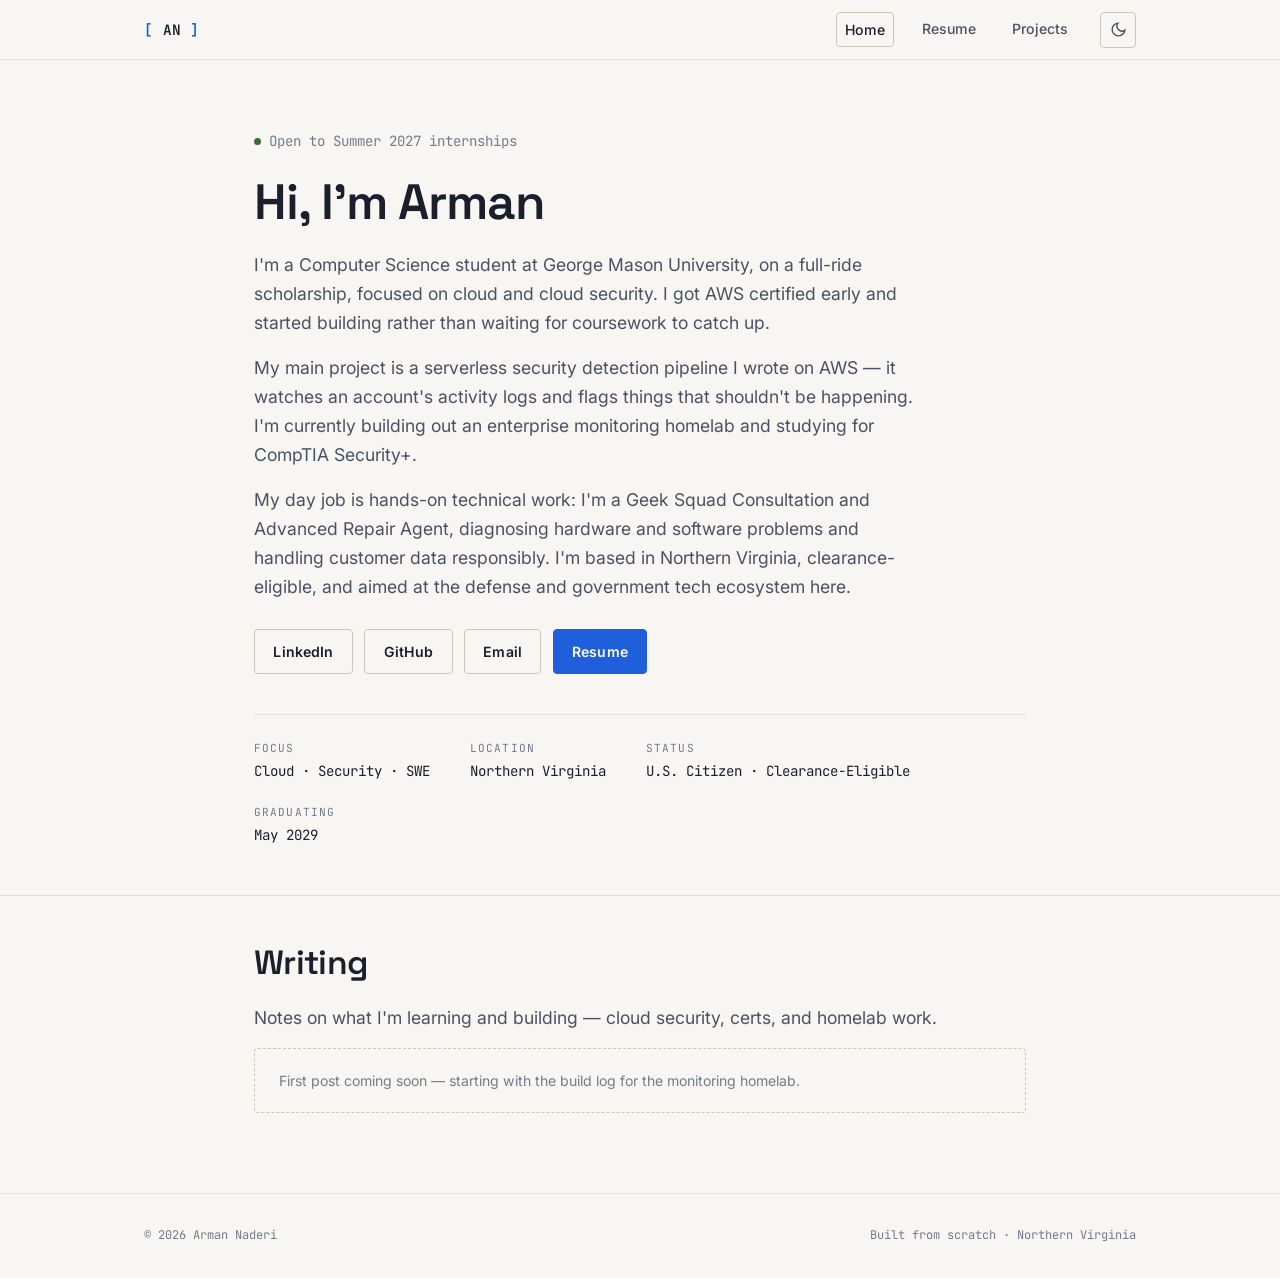
==== commit 4996ed82: "v0.2: multi-page site, resume + projects tabs, homelab, favicon" ====
--- a/index.html
+++ b/index.html
@@ -6,97 +6,81 @@
   <title>Arman Naderi — CS Student · Cloud &amp; Security</title>
   <meta name="description" content="Arman Naderi — Computer Science student at George Mason University building cloud and security tooling. AWS certified. Seeking software, cloud, and security internships in the Northern Virginia tech and defense ecosystem." />
   <link rel="canonical" href="https://armannaderi.com/" />
+  <link rel="icon" href="/favicon.svg" type="image/svg+xml" />
 
-  <!-- Open Graph -->
   <meta property="og:type" content="website" />
   <meta property="og:title" content="Arman Naderi — CS Student · Cloud &amp; Security" />
   <meta property="og:description" content="CS student at George Mason University building cloud and security tooling. AWS certified. Seeking software, cloud, and security internships." />
   <meta property="og:url" content="https://armannaderi.com/" />
   <meta name="twitter:card" content="summary" />
 
-  <!-- Fonts -->
   <link rel="preconnect" href="https://fonts.googleapis.com" />
   <link rel="preconnect" href="https://fonts.gstatic.com" crossorigin />
   <link href="https://fonts.googleapis.com/css2?family=Inter:wght@400;500;600&family=JetBrains+Mono:wght@400;500;600&family=Space+Grotesk:wght@500;600;700&display=swap" rel="stylesheet" />
   <link rel="stylesheet" href="styles.css" />
 
-  <!-- Set theme before paint to avoid flash -->
   <script>
-    (function () {
-      try {
-        var saved = localStorage.getItem('theme');
-        var sys = window.matchMedia('(prefers-color-scheme: dark)').matches ? 'dark' : 'light';
-        document.documentElement.setAttribute('data-theme', saved || sys);
-      } catch (e) {}
-    })();
+    (function () { try { var s = localStorage.getItem('theme'); var d = window.matchMedia('(prefers-color-scheme: dark)').matches ? 'dark' : 'light'; document.documentElement.setAttribute('data-theme', s || d); } catch (e) {} })();
   </script>
 
-  <!-- Structured data -->
   <script type="application/ld+json">
-  {
-    "@context": "https://schema.org",
-    "@type": "Person",
-    "name": "Arman Naderi",
-    "url": "https://armannaderi.com",
-    "jobTitle": "Computer Science Student",
-    "alumniOf": { "@type": "CollegeOrUniversity", "name": "George Mason University" },
-    "knowsAbout": ["Cloud Security", "Amazon Web Services", "Python", "Software Engineering", "Cybersecurity"],
-    "sameAs": [
-      "https://www.linkedin.com/in/arman-naderi123/",
-      "https://github.com/ArmanNaderi"
-    ]
-  }
+  { "@context": "https://schema.org", "@type": "Person", "name": "Arman Naderi", "url": "https://armannaderi.com", "jobTitle": "Computer Science Student", "alumniOf": { "@type": "CollegeOrUniversity", "name": "George Mason University" }, "knowsAbout": ["Cloud Security", "Amazon Web Services", "Python", "Software Engineering", "Cybersecurity"], "sameAs": ["https://www.linkedin.com/in/arman-naderi123/", "https://github.com/ArmanNaderi"] }
   </script>
 </head>
 <body>
   <a class="skip-link" href="#main">Skip to content</a>
 
-  <!-- ==================== NAV ==================== -->
   <nav id="nav" aria-label="Primary">
     <div class="nav-inner">
       <a href="/" class="nav-logo"><span class="bracket">[</span> AN <span class="bracket">]</span></a>
       <div class="nav-right">
         <div class="nav-links">
-          <a href="#work">Work</a>
-          <a href="#skills">Skills</a>
-          <a href="#experience">Experience</a>
-          <a href="#credentials">Credentials</a>
-          <a href="#contact">Contact</a>
+          <a href="/" class="current">Home</a>
+          <a href="/resume.html">Resume</a>
+          <a href="/projects.html">Projects</a>
         </div>
         <button class="theme-toggle" id="themeToggle" aria-label="Toggle color theme">
           <svg class="icon-moon" viewBox="0 0 24 24" fill="none" stroke="currentColor" stroke-width="2" aria-hidden="true"><path d="M21 12.79A9 9 0 1 1 11.21 3 7 7 0 0 0 21 12.79z"/></svg>
           <svg class="icon-sun" viewBox="0 0 24 24" fill="none" stroke="currentColor" stroke-width="2" aria-hidden="true"><circle cx="12" cy="12" r="4"/><path d="M12 2v2M12 20v2M4.9 4.9l1.4 1.4M17.7 17.7l1.4 1.4M2 12h2M20 12h2M4.9 19.1l1.4-1.4M17.7 6.3l1.4-1.4"/></svg>
         </button>
-        <button class="nav-hamburger" id="hamburger" aria-label="Toggle menu" aria-expanded="false" aria-controls="mobileNav">
-          <span></span><span></span><span></span>
-        </button>
+        <button class="nav-hamburger" id="hamburger" aria-label="Toggle menu" aria-expanded="false" aria-controls="mobileNav"><span></span><span></span><span></span></button>
       </div>
     </div>
     <div class="nav-mobile" id="mobileNav">
-      <a href="#work">Work</a>
-      <a href="#skills">Skills</a>
-      <a href="#experience">Experience</a>
-      <a href="#credentials">Credentials</a>
-      <a href="#contact">Contact</a>
+      <a href="/">Home</a>
+      <a href="/resume.html">Resume</a>
+      <a href="/projects.html">Projects</a>
     </div>
   </nav>
 
   <main id="main">
-    <!-- ==================== HERO ==================== -->
-    <header id="hero">
+    <header class="home-hero">
       <div class="wrap">
         <p class="hero-status"><span class="status-dot" aria-hidden="true"></span> Open to Summer 2027 internships</p>
-        <h1 class="hero-name">Arman Naderi</h1>
-        <p class="hero-line">
-          Computer Science student at <strong>George Mason University</strong> building
-          <strong>cloud and security tooling</strong>. I write code that watches
-          infrastructure for things that shouldn't be happening.
-        </p>
+        <h1 class="hero-name">Hi, I'm Arman</h1>
+        <div class="hero-body">
+          <p>
+            I'm a Computer Science student at George Mason University, on a full-ride scholarship,
+            focused on cloud and cloud security. I got AWS certified early and started building
+            rather than waiting for coursework to catch up.
+          </p>
+          <p>
+            My main project is a serverless security detection pipeline I wrote on AWS — it watches
+            an account's activity logs and flags things that shouldn't be happening. I'm currently
+            building out an enterprise monitoring homelab and studying for CompTIA Security+.
+          </p>
+          <p>
+            My day job is hands-on technical work: I'm a Geek Squad Consultation and Advanced Repair
+            Agent, diagnosing hardware and software problems and handling customer data responsibly.
+            I'm based in Northern Virginia, clearance-eligible, and aimed at the defense and government
+            tech ecosystem here.
+          </p>
+        </div>
         <div class="hero-actions">
-          <a href="#work" class="btn btn-primary">View Work</a>
+          <a href="https://www.linkedin.com/in/arman-naderi123/" class="btn btn-ghost" target="_blank" rel="noopener">LinkedIn</a>
           <a href="https://github.com/ArmanNaderi" class="btn btn-ghost" target="_blank" rel="noopener">GitHub</a>
-          <a href="https://www.linkedin.com/in/arman-naderi123/" class="btn btn-ghost" target="_blank" rel="noopener">LinkedIn</a>
-          <a href="./resume.pdf" class="btn btn-ghost" target="_blank" rel="noopener">Résumé (PDF)</a>
+          <a href="mailto:anaderi2006@gmail.com" class="btn btn-ghost">Email</a>
+          <a href="/resume.html" class="btn btn-primary">Resume</a>
         </div>
         <div class="hero-meta">
           <div><span class="k">Focus</span><span class="v">Cloud · Security · SWE</span></div>
@@ -107,209 +91,20 @@
       </div>
     </header>
 
-    <!-- ==================== ABOUT ==================== -->
-    <section id="about" aria-labelledby="about-h">
+    <section class="home-section" aria-labelledby="writing-h">
       <div class="wrap">
-        <p class="eyebrow">About</p>
-        <h2 id="about-h" class="visually-hidden">About</h2>
-        <div class="about-grid">
-          <p>
-            I'm a CS student on a full-ride scholarship, focused on cloud and cloud security.
-            I got AWS certified early and started building rather than waiting for coursework
-            to catch up — the project below is a serverless detection pipeline I wrote on AWS,
-            not a tutorial follow-along.
-          </p>
-          <p>
-            My day job is hands-on technical work: I'm a Geek Squad Consultation and Advanced
-            Repair Agent, which means diagnosing hardware and software problems, handling
-            customer data responsibly, and explaining technical findings to non-technical people.
-            I'm aiming at the defense and government tech ecosystem in Northern Virginia, and I'm
-            clearance-eligible.
-          </p>
+        <h2 id="writing-h">Writing</h2>
+        <p>Notes on what I'm learning and building — cloud security, certs, and homelab work.</p>
+        <!-- POSTS: when you publish, replace the empty-note below with .post-row entries like:
+        <div class="post-list">
+          <a class="post-row" href="/posts/example.html">
+            <span class="date">Sep 01, 2026</span>
+            <span class="title">Post title here</span>
+            <span class="arrow" aria-hidden="true">→</span>
+          </a>
         </div>
-      </div>
-    </section>
-
-    <!-- ==================== FEATURED WORK ==================== -->
-    <section id="work" aria-labelledby="work-h">
-      <div class="wrap">
-        <p class="eyebrow">Featured Work</p>
-        <h2 id="work-h">What I've Built</h2>
-
-        <article class="project">
-          <div class="project-head">
-            <p class="project-tag">Serverless · Detection Engineering</p>
-            <h3 class="project-title">AWS Cloud Security Detection Pipeline</h3>
-            <p class="project-summary">
-              A serverless, event-driven pipeline on AWS that monitors account activity logs
-              and automatically flags suspicious or high-risk behavior — no server to run, new
-              logs analyzed the moment they land.
-            </p>
-          </div>
-          <div class="project-body">
-            <div class="stack-row">
-              <span class="chip">Python</span>
-              <span class="chip">AWS Lambda</span>
-              <span class="chip">Amazon S3</span>
-              <span class="chip">CloudTrail</span>
-              <span class="chip">IAM</span>
-              <span class="chip">Event-driven</span>
-            </div>
-
-            <div class="metrics" role="group" aria-label="Project metrics">
-              <div class="metric"><div class="n">10,000+</div><div class="l">CloudTrail events analyzed</div></div>
-              <div class="metric"><div class="n">6</div><div class="l">detection rules</div></div>
-              <div class="metric"><div class="n">4</div><div class="l">threat categories covered</div></div>
-            </div>
-
-            <table class="spec">
-              <caption>Detection ruleset</caption>
-              <thead>
-                <tr>
-                  <th scope="col">ID</th>
-                  <th scope="col">Rule</th>
-                  <th scope="col" class="sev-col">Severity</th>
-                </tr>
-              </thead>
-              <tbody>
-                <tr><td class="id">R-01</td><td class="rule">Repeated failed console logins from one source</td><td class="sev-col"><span class="sev sev-med">Medium</span></td></tr>
-                <tr><td class="id">R-02</td><td class="rule">Root account usage</td><td class="sev-col"><span class="sev sev-high">High</span></td></tr>
-                <tr><td class="id">R-03</td><td class="rule">Unusual / high-risk API activity</td><td class="sev-col"><span class="sev sev-med">Medium</span></td></tr>
-                <tr><td class="id">R-04</td><td class="rule">IAM changes tied to privilege escalation</td><td class="sev-col"><span class="sev sev-high">High</span></td></tr>
-                <tr><td class="id">R-05</td><td class="rule">Overly permissive IAM policies</td><td class="sev-col"><span class="sev sev-med">Medium</span></td></tr>
-                <tr><td class="id">R-06</td><td class="rule">Publicly exposed S3 buckets / resources</td><td class="sev-col"><span class="sev sev-high">High</span></td></tr>
-              </tbody>
-            </table>
-
-            <div class="project-actions">
-              <a href="./project-detection-pipeline.html" class="btn btn-primary">Read the full write-up</a>
-              <a href="#" class="btn btn-ghost" target="_blank" rel="noopener">GitHub</a>
-            </div>
-          </div>
-        </article>
-      </div>
-    </section>
-
-    <!-- ==================== SKILLS ==================== -->
-    <section id="skills" aria-labelledby="skills-h">
-      <div class="wrap">
-        <p class="eyebrow">Technical Skills</p>
-        <h2 id="skills-h">Skills</h2>
-        <div class="skills-grid">
-          <div class="skill-group">
-            <h3>Languages</h3>
-            <ul class="skill-list">
-              <li>Python</li><li>Java</li><li>C</li><li>SQL</li><li>Bash</li>
-            </ul>
-          </div>
-          <div class="skill-group">
-            <h3>Cloud &amp; Security</h3>
-            <ul class="skill-list">
-              <li>AWS Lambda</li><li>Amazon S3</li><li>CloudTrail</li><li>IAM</li><li>Serverless</li><li>Threat detection</li>
-            </ul>
-          </div>
-          <div class="skill-group">
-            <h3>Systems &amp; Tools</h3>
-            <ul class="skill-list">
-              <li>Linux</li><li>Git</li><li>Windows diagnostics</li><li>JSON log parsing</li>
-            </ul>
-          </div>
-          <div class="skill-group learning">
-            <h3>Currently Learning</h3>
-            <ul class="skill-list">
-              <li>SIEM concepts</li><li>Incident response</li><li>Networking</li><li>Security automation</li>
-            </ul>
-          </div>
-        </div>
-        <p class="skills-note">Dashed items are areas I'm actively studying, not claiming as strengths.</p>
-      </div>
-    </section>
-
-    <!-- ==================== EXPERIENCE ==================== -->
-    <section id="experience" aria-labelledby="exp-h">
-      <div class="wrap">
-        <p class="eyebrow">Experience</p>
-        <h2 id="exp-h">Where I've Worked</h2>
-
-        <div class="entry">
-          <div class="entry-meta">
-            <span class="role">Consultation &amp; Advanced Repair Agent</span>
-            2026 — Present
-          </div>
-          <div>
-            <h3>Geek Squad — Best Buy · Sterling, VA</h3>
-            <ul class="bullets">
-              <li>Diagnose hardware and software failures across Windows systems and consumer devices, then explain findings clearly to non-technical customers.</li>
-              <li>Handle customer data and devices under strict privacy and data-handling standards.</li>
-              <li>Act as shift lead, coordinating workflow and coverage on the floor.</li>
-            </ul>
-          </div>
-        </div>
-
-        <div class="entry">
-          <div class="entry-meta">
-            <span class="role">Shift Lead — Electronics</span>
-            Prior
-          </div>
-          <div>
-            <h3>Target · Electronics Department</h3>
-            <ul class="bullets">
-              <li>Led the electronics department, handling product knowledge, troubleshooting, and team coordination during shifts.</li>
-            </ul>
-          </div>
-        </div>
-
-        <div class="entry">
-          <div class="entry-meta">
-            <span class="role">Lead Lifeguard</span>
-            Summer 2023
-          </div>
-          <div>
-            <h3>High Sierra Pools · Loudoun County, VA</h3>
-            <ul class="bullets">
-              <li>Lead lifeguard responsible for safety oversight, response readiness, and coordinating other guards.</li>
-            </ul>
-          </div>
-        </div>
-      </div>
-    </section>
-
-    <!-- ==================== CREDENTIALS ==================== -->
-    <section id="credentials" aria-labelledby="cred-h">
-      <div class="wrap">
-        <p class="eyebrow">Credentials</p>
-        <h2 id="cred-h">Certifications &amp; Education</h2>
-        <div class="two-col">
-          <div>
-            <h3>Certifications</h3>
-            <div class="stack-list">
-              <div class="stack-item"><span class="name">AWS Certified Cloud Practitioner</span><span class="status">Certified</span></div>
-              <div class="stack-item"><span class="name">ISC2 Certified in Cybersecurity (CC)</span><span class="status">Certified</span></div>
-              <div class="stack-item"><span class="name">CompTIA Security+</span><span class="status pending">Expected Sept 2026</span></div>
-            </div>
-          </div>
-          <div>
-            <h3>Education</h3>
-            <div class="stack-list">
-              <div class="stack-item"><span class="name">B.S. Computer Science<br><span style="color:var(--ink-faint);font-size:var(--step--1)">George Mason University · Full-ride scholarship</span></span><span class="status">2025 — 2029</span></div>
-            </div>
-          </div>
-        </div>
-      </div>
-    </section>
-
-    <!-- ==================== CONTACT ==================== -->
-    <section id="contact" aria-labelledby="contact-h">
-      <div class="wrap">
-        <p class="eyebrow">Contact</p>
-        <h2 id="contact-h">Let's Talk</h2>
-        <p>Open to software, cloud, and security internships, and to conversations with people building interesting things in NoVA.</p>
-        <div class="contact-links">
-          <a href="mailto:anaderi2006@gmail.com" class="btn btn-primary">anaderi2006@gmail.com</a>
-          <a href="https://github.com/ArmanNaderi" class="btn btn-ghost" target="_blank" rel="noopener">GitHub</a>
-          <a href="https://www.linkedin.com/in/arman-naderi123/" class="btn btn-ghost" target="_blank" rel="noopener">LinkedIn</a>
-          <a href="./resume.pdf" class="btn btn-ghost" target="_blank" rel="noopener">Résumé (PDF)</a>
-        </div>
+        -->
+        <div class="empty-note">First post coming soon — starting with the build log for the monitoring homelab.</div>
       </div>
     </section>
   </main>
--- a/styles.css
+++ b/styles.css
@@ -1,14 +1,11 @@
 /* ============================================================
-   ARMAN NADERI — PORTFOLIO
-   Aesthetic: "engineering document" — technical spec sheet.
-   Slate + signal-blue, paper-neutral surfaces, hairline structure.
+   ARMAN NADERI — PORTFOLIO v0.2
+   "Engineering document" aesthetic. Slate + signal-blue.
+   Multi-page: Home / Resume / Projects + project write-ups.
    ============================================================ */
 
-/* ---------- TOKENS ---------- */
 :root {
   color-scheme: light dark;
-
-  /* Light (default) — warm paper neutrals, slate ink, signal blue */
   --paper:      #f7f6f3;
   --surface:    #ffffff;
   --ink:        #1a1f2b;
@@ -16,14 +13,14 @@
   --ink-faint:  #737b8c;
   --line:       #e2e0da;
   --line-strong:#c9c6bd;
-  --accent:     #1f5fdb;   /* signal blue */
+  --accent:     #1f5fdb;
   --accent-ink: #ffffff;
   --sev-high:   #b42318;
   --sev-med:    #b5651d;
   --sev-low:    #3a6a3a;
   --focus:      #1f5fdb;
 
-  --maxw:       860px;
+  --maxw:       820px;
   --wide:       1040px;
   --radius:     4px;
   --nav-h:      60px;
@@ -33,10 +30,10 @@
   --font-mono:    'JetBrains Mono', ui-monospace, 'Courier New', monospace;
 
   --step--1: clamp(0.8rem, 0.77rem + 0.15vw, 0.88rem);
-  --step-0:  clamp(1rem, 0.96rem + 0.2vw, 1.12rem);
-  --step-1:  clamp(1.2rem, 1.1rem + 0.5vw, 1.5rem);
-  --step-2:  clamp(1.6rem, 1.4rem + 1vw, 2.2rem);
-  --step-3:  clamp(2.2rem, 1.8rem + 2vw, 3.4rem);
+  --step-0:  clamp(1rem, 0.96rem + 0.2vw, 1.1rem);
+  --step-1:  clamp(1.2rem, 1.1rem + 0.5vw, 1.45rem);
+  --step-2:  clamp(1.55rem, 1.35rem + 1vw, 2.1rem);
+  --step-3:  clamp(2.1rem, 1.7rem + 2vw, 3.1rem);
 }
 
 [data-theme="dark"] {
@@ -55,7 +52,6 @@
   --focus:      #6aa2ff;
 }
 
-/* ---------- RESET ---------- */
 *, *::before, *::after { box-sizing: border-box; margin: 0; padding: 0; }
 html { scroll-behavior: smooth; -webkit-text-size-adjust: 100%; }
 @media (prefers-reduced-motion: reduce) {
@@ -71,103 +67,60 @@
   line-height: 1.65;
   -webkit-font-smoothing: antialiased;
   text-rendering: optimizeLegibility;
-}
+  min-height: 100vh;
+  display: flex;
+  flex-direction: column;
+}
+main { flex: 1 0 auto; }
 
 a { color: var(--accent); text-decoration: none; }
 a:hover { text-decoration: underline; text-underline-offset: 3px; }
 ul { list-style: none; }
 
-/* ---------- FOCUS / A11Y ---------- */
-:focus-visible {
-  outline: 2px solid var(--focus);
-  outline-offset: 3px;
-  border-radius: 2px;
-}
+:focus-visible { outline: 2px solid var(--focus); outline-offset: 3px; border-radius: 2px; }
 .skip-link {
-  position: absolute;
-  left: 1rem;
-  top: -3rem;
-  background: var(--accent);
-  color: var(--accent-ink);
-  padding: 0.6rem 1rem;
-  border-radius: var(--radius);
-  z-index: 200;
-  font-weight: 600;
-  transition: top 150ms ease;
+  position: absolute; left: 1rem; top: -3rem;
+  background: var(--accent); color: var(--accent-ink);
+  padding: 0.6rem 1rem; border-radius: var(--radius);
+  z-index: 200; font-weight: 600; transition: top 150ms ease;
 }
 .skip-link:focus { top: 1rem; text-decoration: none; }
-.visually-hidden {
-  position: absolute; width: 1px; height: 1px;
-  padding: 0; margin: -1px; overflow: hidden;
-  clip: rect(0 0 0 0); white-space: nowrap; border: 0;
-}
-
-/* ---------- LAYOUT PRIMITIVES ---------- */
-.wrap { max-width: var(--maxw); margin: 0 auto; padding: 0 1.5rem; }
-.wrap-wide { max-width: var(--wide); margin: 0 auto; padding: 0 1.5rem; }
-
-section { padding: 4.5rem 0; border-top: 1px solid var(--line); }
-section:first-of-type { border-top: none; }
+.visually-hidden { position: absolute; width: 1px; height: 1px; padding: 0; margin: -1px; overflow: hidden; clip: rect(0 0 0 0); white-space: nowrap; border: 0; }
+
+.wrap { max-width: var(--maxw); margin: 0 auto; padding: 0 1.5rem; width: 100%; }
 
 .eyebrow {
-  font-family: var(--font-mono);
-  font-size: var(--step--1);
-  letter-spacing: 0.12em;
-  text-transform: uppercase;
-  color: var(--ink-faint);
-  margin-bottom: 1rem;
-  display: flex;
-  align-items: center;
-  gap: 0.6rem;
-}
-.eyebrow::before {
-  content: '';
-  width: 22px; height: 1px;
-  background: var(--accent);
-}
+  font-family: var(--font-mono); font-size: var(--step--1);
+  letter-spacing: 0.12em; text-transform: uppercase; color: var(--ink-faint);
+  margin-bottom: 1rem; display: flex; align-items: center; gap: 0.6rem;
+}
+.eyebrow::before { content: ''; width: 22px; height: 1px; background: var(--accent); }
 
 h1, h2, h3 { font-family: var(--font-display); font-weight: 600; line-height: 1.15; letter-spacing: -0.02em; color: var(--ink); }
-h2 { font-size: var(--step-2); margin-bottom: 1.5rem; }
-h3 { font-size: var(--step-1); margin-bottom: 0.75rem; }
-
+h2 { font-size: var(--step-2); margin-bottom: 1.25rem; }
+h3 { font-size: var(--step-1); margin-bottom: 0.6rem; }
 p { color: var(--ink-soft); }
 p + p { margin-top: 1rem; }
 strong { color: var(--ink); font-weight: 600; }
 
 /* ---------- NAV ---------- */
 #nav {
-  position: sticky; top: 0; z-index: 100;
-  height: var(--nav-h);
+  position: sticky; top: 0; z-index: 100; height: var(--nav-h);
   background: color-mix(in srgb, var(--paper) 88%, transparent);
-  backdrop-filter: blur(10px);
-  -webkit-backdrop-filter: blur(10px);
+  backdrop-filter: blur(10px); -webkit-backdrop-filter: blur(10px);
   border-bottom: 1px solid var(--line);
 }
-.nav-inner {
-  max-width: var(--wide); margin: 0 auto; padding: 0 1.5rem;
-  height: 100%; display: flex; align-items: center; justify-content: space-between;
-}
-.nav-logo {
-  font-family: var(--font-mono);
-  font-weight: 600; font-size: 0.9rem; color: var(--ink);
-  letter-spacing: 0.02em;
-}
+.nav-inner { max-width: var(--wide); margin: 0 auto; padding: 0 1.5rem; height: 100%; display: flex; align-items: center; justify-content: space-between; }
+.nav-logo { font-family: var(--font-mono); font-weight: 600; font-size: 0.9rem; color: var(--ink); letter-spacing: 0.02em; }
 .nav-logo:hover { text-decoration: none; color: var(--accent); }
 .nav-logo .bracket { color: var(--accent); }
-.nav-right { display: flex; align-items: center; gap: 1.75rem; }
-.nav-links { display: flex; gap: 1.5rem; }
-.nav-links a {
-  font-size: var(--step--1); font-weight: 500; color: var(--ink-soft);
-}
-.nav-links a:hover, .nav-links a.active { color: var(--ink); text-decoration: none; }
-
-.theme-toggle {
-  display: inline-flex; align-items: center; justify-content: center;
-  width: 36px; height: 36px;
-  background: transparent; border: 1px solid var(--line-strong);
-  border-radius: var(--radius); cursor: pointer; color: var(--ink-soft);
-  transition: border-color 150ms ease, color 150ms ease;
-}
+.nav-right { display: flex; align-items: center; gap: 1.5rem; }
+.nav-links { display: flex; gap: 1.25rem; }
+.nav-links a { font-size: var(--step--1); font-weight: 500; color: var(--ink-soft); padding: 0.3rem 0.5rem; border-radius: var(--radius); }
+.nav-links a:hover { color: var(--ink); text-decoration: none; }
+.nav-links a.current { color: var(--ink); border: 1px solid var(--line-strong); }
+
+.theme-toggle { display: inline-flex; align-items: center; justify-content: center; width: 36px; height: 36px; background: transparent; border: 1px solid var(--line-strong); border-radius: var(--radius); cursor: pointer; color: var(--ink-soft); transition: border-color 150ms ease, color 150ms ease; }
 .theme-toggle:hover { border-color: var(--accent); color: var(--accent); }
 .theme-toggle svg { width: 17px; height: 17px; }
 .theme-toggle .icon-sun { display: none; }
@@ -182,189 +135,135 @@
 .nav-mobile { display: none; }
 
 /* ---------- BUTTONS ---------- */
-.btn {
-  display: inline-flex; align-items: center; gap: 0.5rem;
-  padding: 0.6rem 1.15rem; border-radius: var(--radius);
-  font-family: var(--font-body); font-size: var(--step--1); font-weight: 600;
-  letter-spacing: 0.01em; cursor: pointer; border: 1px solid transparent;
-  transition: background 150ms ease, border-color 150ms ease, color 150ms ease;
-}
+.btn { display: inline-flex; align-items: center; gap: 0.5rem; padding: 0.6rem 1.15rem; border-radius: var(--radius); font-family: var(--font-body); font-size: var(--step--1); font-weight: 600; letter-spacing: 0.01em; cursor: pointer; border: 1px solid transparent; transition: background 150ms ease, border-color 150ms ease, color 150ms ease; }
 .btn:hover { text-decoration: none; }
 .btn-primary { background: var(--accent); color: var(--accent-ink); border-color: var(--accent); }
 .btn-primary:hover { background: color-mix(in srgb, var(--accent) 85%, #000); }
 .btn-ghost { background: transparent; color: var(--ink); border-color: var(--line-strong); }
 .btn-ghost:hover { border-color: var(--accent); color: var(--accent); }
-
-/* ---------- HERO ---------- */
-#hero { padding: 5.5rem 0 4.5rem; border-top: none; }
-.hero-status {
-  font-family: var(--font-mono); font-size: var(--step--1);
-  color: var(--ink-faint); margin-bottom: 1.5rem;
-  display: inline-flex; align-items: center; gap: 0.5rem;
-}
+.btn svg { width: 15px; height: 15px; }
+
+/* ---------- PAGE HEADER ---------- */
+.page { padding: 3.5rem 0 4rem; }
+.page-lead { max-width: 60ch; margin-top: 0.5rem; }
+
+/* ---------- HOME ---------- */
+.home-hero { padding: 4rem 0 3rem; }
+.hero-status { font-family: var(--font-mono); font-size: var(--step--1); color: var(--ink-faint); margin-bottom: 1.25rem; display: inline-flex; align-items: center; gap: 0.5rem; }
 .status-dot { width: 7px; height: 7px; border-radius: 50%; background: var(--sev-low); flex-shrink: 0; }
-.hero-name { font-size: var(--step-3); margin-bottom: 1rem; }
-.hero-line {
-  font-size: var(--step-1); font-family: var(--font-body); font-weight: 400;
-  color: var(--ink-soft); line-height: 1.5; max-width: 40ch; margin-bottom: 2rem;
-}
-.hero-line strong { color: var(--ink); font-weight: 600; }
-.hero-actions { display: flex; flex-wrap: wrap; gap: 0.75rem; }
-
-.hero-meta {
-  margin-top: 2.5rem; padding-top: 1.5rem; border-top: 1px solid var(--line);
-  display: flex; flex-wrap: wrap; gap: 1.5rem 2.5rem;
-  font-family: var(--font-mono); font-size: var(--step--1); color: var(--ink-faint);
-}
+.hero-name { font-size: var(--step-3); margin-bottom: 1.25rem; }
+.hero-body { max-width: 60ch; }
+.hero-body p { font-size: var(--step-0); }
+.hero-actions { display: flex; flex-wrap: wrap; gap: 0.7rem; margin-top: 1.75rem; }
+
+.hero-meta { margin-top: 2.5rem; padding-top: 1.5rem; border-top: 1px solid var(--line); display: flex; flex-wrap: wrap; gap: 1.25rem 2.5rem; font-family: var(--font-mono); font-size: var(--step--1); }
 .hero-meta div { display: flex; flex-direction: column; gap: 0.15rem; }
 .hero-meta .k { color: var(--ink-faint); font-size: 0.7rem; letter-spacing: 0.1em; text-transform: uppercase; }
 .hero-meta .v { color: var(--ink); }
 
-/* ---------- ABOUT ---------- */
-.about-grid { display: grid; grid-template-columns: 1fr; gap: 1.5rem; max-width: 62ch; }
-.about-grid p { font-size: var(--step-0); }
-
-/* ---------- PROJECT (featured) ---------- */
-.project {
-  background: var(--surface); border: 1px solid var(--line);
-  border-radius: var(--radius); overflow: hidden;
-}
-.project-head { padding: 1.75rem 2rem 1.25rem; border-bottom: 1px solid var(--line); }
-.project-tag {
-  font-family: var(--font-mono); font-size: 0.7rem; letter-spacing: 0.1em;
-  text-transform: uppercase; color: var(--accent); margin-bottom: 0.75rem;
-}
-.project-title { font-size: var(--step-1); margin-bottom: 0.75rem; }
-.project-summary { color: var(--ink-soft); max-width: 60ch; }
-.project-body { padding: 1.5rem 2rem 1.75rem; }
-
-.stack-row { display: flex; flex-wrap: wrap; gap: 0.4rem; margin-bottom: 1.5rem; }
-.chip {
-  font-family: var(--font-mono); font-size: 0.72rem; font-weight: 500;
-  padding: 0.25rem 0.6rem; border: 1px solid var(--line-strong);
-  border-radius: 3px; color: var(--ink-soft);
-}
-
-/* spec table: the six rules */
-.spec {
-  width: 100%; border-collapse: collapse;
-  font-size: var(--step--1); margin-bottom: 1.5rem;
-}
-.spec caption {
-  text-align: left; font-family: var(--font-mono); font-size: 0.7rem;
-  letter-spacing: 0.1em; text-transform: uppercase; color: var(--ink-faint);
-  padding-bottom: 0.6rem;
-}
-.spec th, .spec td {
-  text-align: left; padding: 0.55rem 0.75rem; border-bottom: 1px solid var(--line);
-  vertical-align: top;
-}
-.spec thead th {
-  font-family: var(--font-mono); font-size: 0.68rem; letter-spacing: 0.08em;
-  text-transform: uppercase; color: var(--ink-faint); font-weight: 500;
-  border-bottom: 1px solid var(--line-strong);
-}
-.spec td.id { font-family: var(--font-mono); color: var(--ink-faint); white-space: nowrap; }
-.spec td.rule { color: var(--ink); }
-.sev {
-  font-family: var(--font-mono); font-size: 0.68rem; font-weight: 600;
-  letter-spacing: 0.05em; text-transform: uppercase; white-space: nowrap;
-}
-.sev-high { color: var(--sev-high); }
-.sev-med  { color: var(--sev-med); }
-.sev-low  { color: var(--sev-low); }
-
-.project-actions { display: flex; flex-wrap: wrap; gap: 0.75rem; }
-
-/* metric strip */
-.metrics { display: grid; grid-template-columns: repeat(3, 1fr); gap: 1px; background: var(--line); border: 1px solid var(--line); border-radius: var(--radius); margin-bottom: 1.5rem; overflow: hidden; }
+/* ---------- WRITING (blog) list ---------- */
+.home-section { padding: 3rem 0; border-top: 1px solid var(--line); }
+.post-list { display: flex; flex-direction: column; margin-top: 1rem; }
+.post-row { display: grid; grid-template-columns: 120px 1fr auto; gap: 1rem; align-items: baseline; padding: 0.9rem 0; border-top: 1px solid var(--line); }
+.post-row:first-child { border-top: none; }
+.post-row .date { font-family: var(--font-mono); font-size: var(--step--1); color: var(--ink-faint); }
+.post-row .title { color: var(--ink); font-weight: 500; }
+.post-row:hover .title { color: var(--accent); }
+.post-row .arrow { color: var(--ink-faint); }
+.empty-note { border: 1px dashed var(--line-strong); border-radius: var(--radius); padding: 1.25rem 1.5rem; color: var(--ink-faint); font-size: var(--step--1); margin-top: 1rem; }
+
+/* ---------- PROJECTS list ---------- */
+.proj-list { display: flex; flex-direction: column; }
+.proj-item { padding: 1.75rem 0; border-top: 1px solid var(--line); }
+.proj-item:first-child { border-top: none; padding-top: 0.5rem; }
+.proj-head { display: flex; align-items: baseline; gap: 0.75rem; flex-wrap: wrap; margin-bottom: 0.75rem; }
+.proj-title { font-size: var(--step-1); font-family: var(--font-display); font-weight: 600; color: var(--ink); }
+.tag-status { font-family: var(--font-mono); font-size: 0.68rem; font-weight: 600; letter-spacing: 0.06em; text-transform: uppercase; padding: 0.15rem 0.5rem; border-radius: 3px; }
+.tag-live { color: var(--sev-low); border: 1px solid var(--sev-low); }
+.tag-progress { color: var(--sev-med); border: 1px solid var(--sev-med); }
+.stack-row { display: flex; flex-wrap: wrap; gap: 0.4rem; margin-bottom: 0.9rem; }
+.chip { font-family: var(--font-mono); font-size: 0.72rem; font-weight: 500; padding: 0.25rem 0.6rem; border: 1px solid var(--line-strong); border-radius: 3px; color: var(--ink-soft); }
+.proj-desc { color: var(--ink-soft); max-width: 65ch; margin-bottom: 1rem; }
+.proj-actions { display: flex; flex-wrap: wrap; gap: 0.7rem; }
+
+/* ---------- metric strip / spec table (shared with write-up) ---------- */
+.metrics { display: grid; grid-template-columns: repeat(3, 1fr); gap: 1px; background: var(--line); border: 1px solid var(--line); border-radius: var(--radius); margin: 1.25rem 0; overflow: hidden; }
 .metric { background: var(--surface); padding: 1rem 1.1rem; }
 .metric .n { font-family: var(--font-mono); font-size: var(--step-1); color: var(--ink); font-weight: 500; }
 .metric .l { font-size: 0.75rem; color: var(--ink-faint); margin-top: 0.15rem; }
 
-/* ---------- SKILLS ---------- */
-.skills-grid { display: grid; grid-template-columns: 1fr 1fr; gap: 2rem; }
-.skill-group h3 { font-size: var(--step-0); font-family: var(--font-mono); font-weight: 500; letter-spacing: 0.04em; color: var(--ink-faint); text-transform: uppercase; font-size: 0.72rem; margin-bottom: 1rem; }
-.skill-list { display: flex; flex-wrap: wrap; gap: 0.4rem; }
-.skill-list li {
-  font-size: var(--step--1); padding: 0.3rem 0.7rem;
-  border: 1px solid var(--line-strong); border-radius: 3px; color: var(--ink);
-}
-.learning .skill-list li { border-style: dashed; color: var(--ink-soft); }
-.skills-note { font-size: var(--step--1); color: var(--ink-faint); margin-top: 1.25rem; }
-
-/* ---------- EXPERIENCE / TIMELINE ---------- */
-.entry { display: grid; grid-template-columns: 160px 1fr; gap: 1.5rem; padding: 1.5rem 0; border-top: 1px solid var(--line); }
-.entry:first-child { border-top: none; padding-top: 0; }
-.entry-meta { font-family: var(--font-mono); font-size: var(--step--1); color: var(--ink-faint); }
-.entry-meta .role { color: var(--ink); display: block; margin-bottom: 0.25rem; font-weight: 500; }
-.entry h3 { font-size: var(--step-0); font-family: var(--font-body); font-weight: 600; margin-bottom: 0.5rem; }
-.entry ul.bullets { display: flex; flex-direction: column; gap: 0.4rem; margin-top: 0.5rem; }
-.entry ul.bullets li { position: relative; padding-left: 1.1rem; color: var(--ink-soft); font-size: var(--step--1); }
-.entry ul.bullets li::before { content: '—'; position: absolute; left: 0; color: var(--ink-faint); }
-
-/* ---------- CERTS + EDU ---------- */
-.two-col { display: grid; grid-template-columns: 1fr 1fr; gap: 2.5rem; }
-.stack-list { display: flex; flex-direction: column; }
-.stack-item { display: flex; justify-content: space-between; align-items: baseline; gap: 1rem; padding: 0.9rem 0; border-top: 1px solid var(--line); }
-.stack-item:first-child { border-top: none; }
-.stack-item .name { color: var(--ink); font-weight: 500; }
-.stack-item .status { font-family: var(--font-mono); font-size: 0.72rem; color: var(--ink-faint); white-space: nowrap; }
-.stack-item .status.pending { color: var(--accent); }
-
-/* ---------- CONTACT ---------- */
-.contact-links { display: flex; flex-wrap: wrap; gap: 0.75rem; margin-top: 1.5rem; }
-.contact-links .btn { }
-.contact-note { margin-top: 1.5rem; color: var(--ink-faint); font-size: var(--step--1); max-width: 52ch; }
-
-/* ---------- FOOTER ---------- */
-footer { border-top: 1px solid var(--line); padding: 2rem 0; }
-.footer-inner { max-width: var(--wide); margin: 0 auto; padding: 0 1.5rem; display: flex; justify-content: space-between; flex-wrap: wrap; gap: 1rem; font-family: var(--font-mono); font-size: 0.75rem; color: var(--ink-faint); }
-.footer-inner a { color: var(--ink-soft); }
-
-/* ---------- PROJECT PAGE ---------- */
-.doc-header { padding: 3rem 0 2rem; border-bottom: 1px solid var(--line); }
-.back-link { font-family: var(--font-mono); font-size: var(--step--1); color: var(--ink-soft); display: inline-flex; align-items: center; gap: 0.4rem; margin-bottom: 1.5rem; }
+.spec { width: 100%; border-collapse: collapse; font-size: var(--step--1); margin: 1rem 0 1.5rem; }
+.spec caption { text-align: left; font-family: var(--font-mono); font-size: 0.7rem; letter-spacing: 0.1em; text-transform: uppercase; color: var(--ink-faint); padding-bottom: 0.6rem; }
+.spec th, .spec td { text-align: left; padding: 0.55rem 0.75rem; border-bottom: 1px solid var(--line); vertical-align: top; }
+.spec thead th { font-family: var(--font-mono); font-size: 0.68rem; letter-spacing: 0.08em; text-transform: uppercase; color: var(--ink-faint); font-weight: 500; border-bottom: 1px solid var(--line-strong); }
+.spec td.id { font-family: var(--font-mono); color: var(--ink-faint); white-space: nowrap; }
+.spec td.rule { color: var(--ink); }
+.sev { font-family: var(--font-mono); font-size: 0.68rem; font-weight: 600; letter-spacing: 0.05em; text-transform: uppercase; white-space: nowrap; }
+.sev-high { color: var(--sev-high); } .sev-med { color: var(--sev-med); } .sev-low { color: var(--sev-low); }
+
+/* ---------- RESUME (single column, sized to real content) ---------- */
+.resume-head { text-align: center; padding-bottom: 1.5rem; border-bottom: 1px solid var(--line); margin-bottom: 2rem; }
+.resume-name { font-size: var(--step-2); margin-bottom: 0.5rem; }
+.resume-contact { font-family: var(--font-mono); font-size: var(--step--1); color: var(--ink-faint); display: flex; flex-wrap: wrap; gap: 0.5rem 1.5rem; justify-content: center; }
+.resume-dl { display: flex; justify-content: flex-end; margin-bottom: 1rem; }
+.res-block { padding: 1.75rem 0; border-top: 1px solid var(--line); }
+.res-block:first-of-type { border-top: none; }
+.res-label { font-family: var(--font-mono); font-size: 0.7rem; letter-spacing: 0.12em; text-transform: uppercase; color: var(--ink-faint); margin-bottom: 1.25rem; }
+.res-entry { margin-bottom: 1.5rem; }
+.res-entry:last-child { margin-bottom: 0; }
+.res-entry-top { display: flex; justify-content: space-between; gap: 1rem; align-items: baseline; flex-wrap: wrap; }
+.res-entry-title { font-family: var(--font-body); font-size: var(--step-0); font-weight: 600; color: var(--ink); }
+.res-entry-date { font-family: var(--font-mono); font-size: var(--step--1); color: var(--ink-faint); white-space: nowrap; }
+.res-entry-org { font-size: var(--step--1); color: var(--ink-soft); margin-bottom: 0.5rem; }
+.res-bullets { display: flex; flex-direction: column; gap: 0.4rem; margin-top: 0.5rem; }
+.res-bullets li { position: relative; padding-left: 1.1rem; color: var(--ink-soft); font-size: var(--step--1); }
+.res-bullets li::before { content: '—'; position: absolute; left: 0; color: var(--ink-faint); }
+.res-grid { display: grid; grid-template-columns: 1fr 1fr; gap: 1.5rem 2.5rem; }
+.res-cert { display: flex; justify-content: space-between; gap: 1rem; align-items: baseline; padding: 0.6rem 0; border-top: 1px solid var(--line); }
+.res-cert:first-child { border-top: none; }
+.res-cert .name { color: var(--ink); font-size: var(--step--1); font-weight: 500; }
+.res-cert .when { font-family: var(--font-mono); font-size: 0.72rem; color: var(--ink-faint); white-space: nowrap; }
+.res-cert .when.pending { color: var(--accent); }
+.skill-line { margin-bottom: 0.9rem; }
+.skill-line .cat { font-family: var(--font-mono); font-size: 0.7rem; letter-spacing: 0.06em; text-transform: uppercase; color: var(--ink-faint); display: block; margin-bottom: 0.2rem; }
+.skill-line .items { font-size: var(--step--1); color: var(--ink); }
+
+/* ---------- WRITE-UP page ---------- */
+.doc-header { padding: 2.5rem 0 1.5rem; border-bottom: 1px solid var(--line); }
+.back-link { font-family: var(--font-mono); font-size: var(--step--1); color: var(--ink-soft); display: inline-flex; align-items: center; gap: 0.4rem; margin-bottom: 1.25rem; }
 .doc-title { font-size: var(--step-2); margin-bottom: 0.75rem; }
-.doc-sub { color: var(--ink-soft); max-width: 60ch; }
-.doc-section { padding: 2.25rem 0; border-top: 1px solid var(--line); }
+.doc-sub { color: var(--ink-soft); max-width: 62ch; }
+.doc-section { padding: 2rem 0; border-top: 1px solid var(--line); }
 .doc-section h2 { font-size: var(--step-1); margin-bottom: 1rem; display: flex; align-items: baseline; gap: 0.75rem; }
 .doc-section h2 .num { font-family: var(--font-mono); font-size: 0.8rem; color: var(--accent); }
 .doc-section p { max-width: 68ch; }
-.doc-section ul.doc-list { display: flex; flex-direction: column; gap: 0.5rem; margin-top: 0.75rem; max-width: 68ch; }
-.doc-section ul.doc-list li { position: relative; padding-left: 1.25rem; color: var(--ink-soft); }
-.doc-section ul.doc-list li::before { content: '▪'; position: absolute; left: 0; color: var(--accent); font-size: 0.7rem; top: 0.35rem; }
-.placeholder {
-  border-left: 2px solid var(--accent); background: color-mix(in srgb, var(--accent) 6%, transparent);
-  padding: 1rem 1.25rem; border-radius: 0 var(--radius) var(--radius) 0; margin-top: 0.75rem;
-  font-size: var(--step--1); color: var(--ink-soft);
-}
+.doc-list { display: flex; flex-direction: column; gap: 0.5rem; margin-top: 0.75rem; max-width: 68ch; }
+.doc-list li { position: relative; padding-left: 1.25rem; color: var(--ink-soft); }
+.doc-list li::before { content: '▪'; position: absolute; left: 0; color: var(--accent); font-size: 0.7rem; top: 0.35rem; }
+.placeholder { border-left: 2px solid var(--accent); background: color-mix(in srgb, var(--accent) 6%, transparent); padding: 1rem 1.25rem; border-radius: 0 var(--radius) var(--radius) 0; margin-top: 0.75rem; font-size: var(--step--1); color: var(--ink-soft); }
 .placeholder strong { color: var(--accent); font-family: var(--font-mono); font-size: 0.7rem; letter-spacing: 0.08em; text-transform: uppercase; display: block; margin-bottom: 0.4rem; }
-
-.arch-flow { display: flex; flex-direction: column; gap: 0; margin-top: 1rem; max-width: 52ch; }
+.arch-flow { display: flex; flex-direction: column; margin-top: 1rem; max-width: 52ch; }
 .arch-step { display: grid; grid-template-columns: 40px 1fr; gap: 1rem; padding: 0.85rem 0; border-top: 1px solid var(--line); align-items: start; }
 .arch-step:first-child { border-top: none; }
 .arch-step .an { font-family: var(--font-mono); font-size: 0.75rem; color: var(--accent); padding-top: 0.15rem; }
 .arch-step .ad strong { display: block; color: var(--ink); font-size: var(--step--1); margin-bottom: 0.15rem; }
 .arch-step .ad span { font-size: var(--step--1); color: var(--ink-soft); }
+.ascii { font-family: var(--font-mono); font-size: 0.7rem; line-height: 1.5; color: var(--ink-soft); background: var(--surface); border: 1px solid var(--line); border-radius: var(--radius); padding: 1.25rem; overflow-x: auto; margin-top: 1rem; white-space: pre; }
+
+/* ---------- FOOTER ---------- */
+footer { flex-shrink: 0; border-top: 1px solid var(--line); padding: 2rem 0; margin-top: 2rem; }
+.footer-inner { max-width: var(--wide); margin: 0 auto; padding: 0 1.5rem; display: flex; justify-content: space-between; flex-wrap: wrap; gap: 1rem; font-family: var(--font-mono); font-size: 0.75rem; color: var(--ink-faint); }
+.footer-inner a { color: var(--ink-soft); }
 
 /* ---------- RESPONSIVE ---------- */
 @media (max-width: 720px) {
   .nav-links { display: none; }
   .nav-hamburger { display: flex; }
-  .nav-mobile.open {
-    display: flex; flex-direction: column;
-    position: absolute; top: var(--nav-h); left: 0; right: 0;
-    background: var(--surface); border-bottom: 1px solid var(--line);
-    padding: 0.5rem 1.5rem 1rem;
-  }
+  .nav-mobile.open { display: flex; flex-direction: column; position: absolute; top: var(--nav-h); left: 0; right: 0; background: var(--surface); border-bottom: 1px solid var(--line); padding: 0.5rem 1.5rem 1rem; }
   .nav-mobile.open a { padding: 0.75rem 0; border-top: 1px solid var(--line); color: var(--ink-soft); font-size: var(--step-0); }
   .nav-mobile.open a:first-child { border-top: none; }
-  .skills-grid { grid-template-columns: 1fr; gap: 1.75rem; }
-  .two-col { grid-template-columns: 1fr; gap: 1.75rem; }
+  .res-grid { grid-template-columns: 1fr; gap: 1.5rem; }
   .metrics { grid-template-columns: 1fr; }
-  .entry { grid-template-columns: 1fr; gap: 0.5rem; }
-  .project-head, .project-body { padding-left: 1.25rem; padding-right: 1.25rem; }
-  .spec td, .spec th { padding: 0.5rem 0.5rem; }
-  .spec .sev-col { display: none; }   /* drop severity col on narrow screens, keep rule legible */
-}
+  .post-row { grid-template-columns: 90px 1fr auto; }
+  .spec .sev-col { display: none; }
+}
